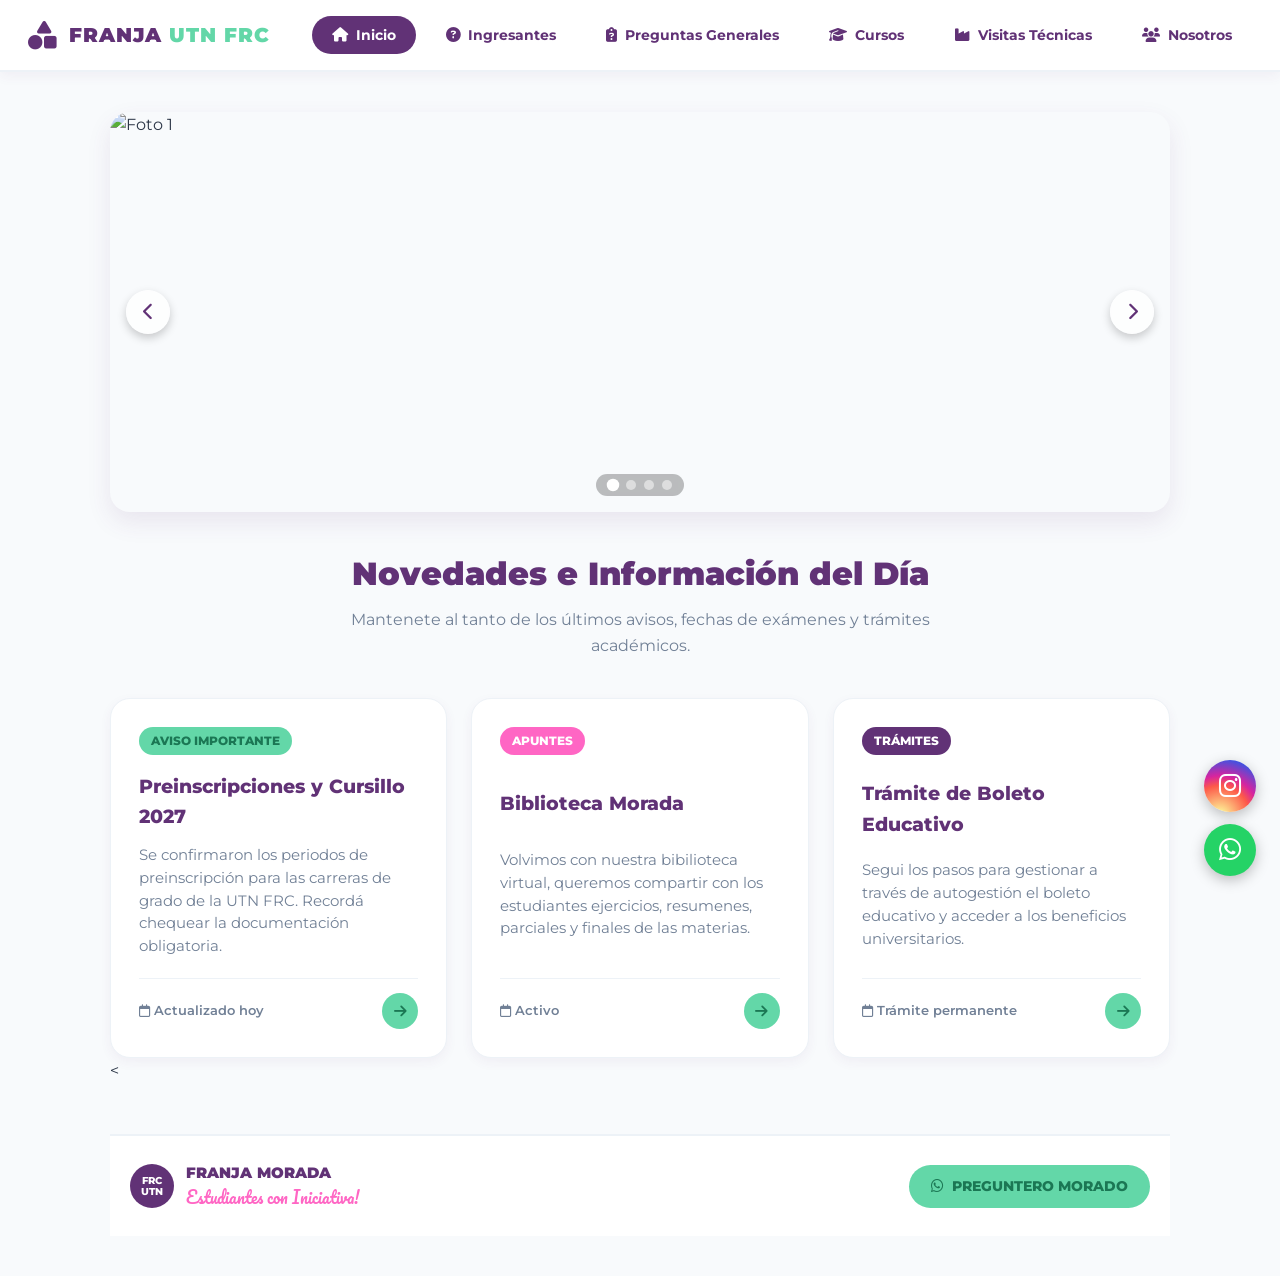
==== index.html @ f582cac5 "Update index.html" ====
<!DOCTYPE html>
<html lang="es">
<head>
  <meta charset="UTF-8">
  <meta name="viewport" content="width=device-width, initial-scale=1.0">
  <title>Franja Morada UTN FRC - Portal Oficial</title>
  <link rel="stylesheet" href="style.css">
  <!-- Íconos de FontAwesome -->
  <link rel="stylesheet" href="https://cdnjs.cloudflare.com/ajax/libs/font-awesome/6.4.0/css/all.min.css">
  <!-- Google Fonts -->
  <link rel="preconnect" href="https://fonts.googleapis.com">
  <link rel="preconnect" href="https://fonts.gstatic.com" crossorigin>
  <link href="https://fonts.googleapis.com/css2?family=Montserrat:wght@400;600;700;800;900&family=Pacifico&display=swap" rel="stylesheet">
</head>
<body>

  <!-- BARRA DE NAVEGACIÓN -->
  <nav class="navbar">
    <div class="nav-brand">
      <i class="fa-solid fa-shapes brand-icon"></i>
      <span class="brand-title">FRANJA <span class="brand-accent">UTN FRC</span></span>
    </div>
    <div class="nav-links">
      <button class="nav-btn active" data-tab="inicio"><i class="fa-solid fa-house"></i> Inicio </button>
      <button class="nav-btn" data-tab="dudas"><i class="fa-solid fa-circle-question"></i> Ingresantes</button>
      <button class="nav-btn" data-tab="preguntas-generales"><i class="fa-solid fa-clipboard-question"></i> Preguntas Generales</button>
      <button class="nav-btn" data-tab="cursos"><i class="fa-solid fa-graduation-cap"></i> Cursos</button>
      <button class="nav-btn" data-tab="visitas"><i class="fa-solid fa-industry"></i> Visitas Técnicas</button>    
      <button class="nav-btn" data-tab="nosotros"><i class="fa-solid fa-users"></i> Nosotros</button>
    </div>
  </nav>

  <main class="container">

    <!-- SECCIÓN 1: INICIO / INFO DEL DÍA -->
    <section id="inicio" class="tab-section active">

      <!-- CARRUSEL DE IMÁGENES LIMPIO -->
      <div class="carousel-container">
        <div class="carousel-track">
          <!-- Slide 1 -->
          <div class="carousel-slide active">
            <img src="https://lh3.googleusercontent.com/d/19gRofp8vYVuT2rYfkfZvmeIxSVMFr-ty" alt="Foto 1">
          </div>
          <!-- Slide 2 -->
          <div class="carousel-slide">
            <img src="https://lh3.googleusercontent.com/d/1Q9fEQNWreTO7WcBHL4gY0zpB0Hd0qc8I" alt="Foto 2">
          </div>
          <!-- Slide 3 -->
          <div class="carousel-slide">
            <img src="https://lh3.googleusercontent.com/d/1NqVdwscXS88FvVojILT7_u4RimUB_oQi" alt="Foto 3">
          </div>
          <!-- Slide 4 -->
          <div class="carousel-slide">
            <img src="https://lh3.googleusercontent.com/d/1ia-1jGw2PdyOaEOefCrZjMiVyRMwCbcQ" alt="Foto 4">
          </div>
        </div>

        <!-- Controles de navegación -->
        <button class="carousel-btn prev-btn" aria-label="Anterior"><i class="fa-solid fa-chevron-left"></i></button>
        <button class="carousel-btn next-btn" aria-label="Siguiente"><i class="fa-solid fa-chevron-right"></i></button>

        <!-- Indicadores (puntos) -->
        <div class="carousel-dots">
          <span class="dot active" data-index="0"></span>
          <span class="dot" data-index="1"></span>
          <span class="dot" data-index="2"></span>
          <span class="dot" data-index="3"></span>
        </div>
      </div>

      <!-- TÍTULO DE NOVEDADES -->
      <header class="section-hero">
        <h1>Novedades e Información del Día</h1>
        <p class="hero-subtitle">Mantenete al tanto de los últimos avisos, fechas de exámenes y trámites académicos.</p>
      </header>

      <!-- GRID DE NOVEDADES -->
      <div class="news-grid">
        <!-- Noticia / Aviso 1 -->
        <article class="news-card">
          <div class="card-tag">Aviso Importante</div>
          <h3>Preinscripciones y Cursillo 2027</h3>
          <p>Se confirmaron los periodos de preinscripción para las carreras de grado de la UTN FRC. Recordá chequear la documentación obligatoria.</p>
          <div class="card-footer">
            <span class="date"><i class="fa-regular fa-calendar"></i> Actualizado hoy</span>
            <a href="#" class="btn-read"><i class="fa-solid fa-arrow-right"></i></a>
          </div>
        </article>

        <!-- Noticia / Aviso 2 -->
        <article class="news-card">
          <div class="card-tag tag-pink">Apuntes</div>
          <h3>Biblioteca Morada</h3>
          <p>Volvimos con nuestra bibilioteca virtual, queremos compartir con los estudiantes ejercicios, resumenes, parciales y finales de las materias.</p>
          <div class="card-footer">
            <span class="date"><i class="fa-regular fa-calendar"></i> Activo</span>
            <a href="https://drive.google.com/drive/folders/1WcYUg1baFYI-nsPJaVc-GjqHhzWAR5iB?usp=sharing" class="btn-read"><i class="fa-solid fa-arrow-right"></i></a>
          </div>
        </article>

        <!-- Noticia / Aviso 3 -->
        <article class="news-card">
          <div class="card-tag tag-purple">Trámites</div>
          <h3>Trámite de Boleto Educativo</h3>
          <p>Segui los pasos para gestionar a través de autogestión el boleto educativo y acceder a los beneficios universitarios.</p>
          <div class="card-footer">
            <span class="date"><i class="fa-regular fa-calendar"></i> Trámite permanente</span>
            <a href="boleto.html" class="btn-read"><i class="fa-solid fa-arrow-right"></i></a>
          </div>
        </article>
      </div>

    </section>

    <!-- SECCIÓN 2: DUDAS FIJAS / PREGUNTAS Y PROPUESTAS -->
    <section id="dudas" class="tab-section">
      <header class="section-hero">
        <span class="badge-pill pill-pink">Preguntas Frecuentes</span>
        <h1>Preguntas generales de ingresantes</h1>
        <p class="hero-subtitle">Seleccioná una duda del panel y podes ver la respuesta al final de la pagina o a la izquieda </p>
      </header>

      <div class="faq-layout">
        <!-- Panel Izquierdo: Lista de Preguntas Seleccionables -->
        <div class="faq-sidebar">
          
          <!-- Pregunta 1 -->
          <button class="faq-nav-item active" data-target="faq-1">
            <div class="faq-nav-icon"><i class="fa-solid fa-graduation-cap"></i></div>
            <div class="faq-nav-text">
              <h4>¿Cómo funciona la preinscripción al ingreso?</h4>
              <small>Tips para tener en cuenta</small>
            </div>
            <i class="fa-solid fa-chevron-right chevron"></i>
          </button>

          <!-- Pregunta 2 -->
          <button class="faq-nav-item" data-target="faq-2">
            <div class="faq-nav-icon"><i class="fa-solid fa-clock"></i></div>
            <div class="faq-nav-text">
              <h4>¿Cuáles son los turnos del Seminario Universitario?</h4>
              <small>Horarios de cursada (Mañana, Tarde, Noche)</small>
            </div>
            <i class="fa-solid fa-chevron-right chevron"></i>
          </button>

          <!-- Pregunta 3 -->
          <button class="faq-nav-item" data-target="faq-3">
            <div class="faq-nav-icon"><i class="fa-solid fa-laptop-code"></i></div>
            <div class="faq-nav-text">
              <h4>¿Cómo ingresar a autogestión y al aula virtual?</h4>
              <small>Acceso al usuario, contraseña y dominio</small>
            </div>
            <i class="fa-solid fa-chevron-right chevron"></i>
          </button>

          <!-- Pregunta 4 -->
          <button class="faq-nav-item" data-target="faq-4">
            <div class="faq-nav-icon"><i class="fa-solid fa-route"></i></div>
            <div class="faq-nav-text">
              <h4>¿Qué oportunidades tengo para ingresar a ingeniería?</h4>
              <small>Instancias de diciembre, verano y julio</small>
            </div>
            <i class="fa-solid fa-chevron-right chevron"></i>
          </button>

          <!-- Pregunta 5 -->
          <button class="faq-nav-item" data-target="faq-5">
            <div class="faq-nav-icon"><i class="fa-solid fa-book-bookmark"></i></div>
            <div class="faq-nav-text">
              <h4>¿Qué materias tengo que aprobar para ingresar?</h4>
              <small>Matemática, Física e IVU</small>
            </div>
            <i class="fa-solid fa-chevron-right chevron"></i>
          </button>

          <!-- Pregunta 6 -->
          <button class="faq-nav-item" data-target="faq-6">
            <div class="faq-nav-icon"><i class="fa-solid fa-handshake-angle"></i></div>
            <div class="faq-nav-text">
              <h4>¿Qué apoyo ofrece Franja durante el año?</h4>
              <small>Tutorías, simulacros y material digital</small>
            </div>
            <i class="fa-solid fa-chevron-right chevron"></i>
          </button>

          <!-- Pregunta 7 -->
          <button class="faq-nav-item" data-target="faq-7">
            <div class="faq-nav-icon"><i class="fa-solid fa-book-open"></i></div>
            <div class="faq-nav-text">
              <h4>¿Qué son los Exámenes Libres de diciembre?</h4>
              <small>Instancia de filtro virtual y presencial</small>
            </div>
            <i class="fa-solid fa-chevron-right chevron"></i>
          </button>

          <!-- Pregunta 8 (Nueva) -->
          <button class="faq-nav-item" data-target="faq-8">
            <div class="faq-nav-icon"><i class="fa-solid fa-file-circle-check"></i></div>
            <div class="faq-nav-text">
              <h4>¿Qué me falta para completar la inscripción?</h4>
              <small>Aprobación del ingreso, turno y documentación</small>
            </div>
            <i class="fa-solid fa-chevron-right chevron"></i>
          </button>

          <!-- Pregunta 9 (Nueva) -->
          <button class="faq-nav-item" data-target="faq-9">
            <div class="faq-nav-icon"><i class="fa-solid fa-calendar-check"></i></div>
            <div class="faq-nav-text">
              <h4>¿Cómo sacar turno para entregar documentos?</h4>
              <small>Paso a paso en Autogestión 4 y presentación</small>
            </div>
            <i class="fa-solid fa-chevron-right chevron"></i>
          </button>

        </div>

        <!-- Panel Derecho: Visor de Respuestas -->
        <div class="faq-content-viewer">
          
          <!-- Respuesta 1 -->
          <div class="faq-answer-card active" id="faq-1">
            <div class="badge-tag">Ingreso y Trámites</div>
            <h2>¿Cómo funciona la preinscripción al ingreso?</h2>
            <div class="answer-body">
              <p>La preinscripción se lleva a cabo de manera 100% virtual a través del portal oficial de la facultad (<strong>www.frc.utn.edu.ar</strong>).</p>
              <div class="highlight-box">
                <i class="fa-solid fa-circle-info"></i>
                <div>
                  <strong>Recuerden tener en cuenta:</strong>
                  <ul>
                    <li>Usa un mail al que tengas acceso (el que tenés en tu celu o uno que no te olvides la contraseña) y en lo posible personal.</li>
                    <li>El turno elegido durante la preinscripción es el horario en que vas a cursar tus clases durante enero-marzo.</li>
                    <li>En caso de que quieras cambiar a otra ingeniería, ese trámite se va a permitir recién en marzo del 2027.</li>
                    <li>El cursillo se considera aprobado SOLO cuando se aprueban las 3 materias (Matemática, Física e Introducción a la Vida Universitaria).</li>
                  </ul>
                </div>
              </div>
              <p>Una vez completados tus datos te va a llegar un mail con tu usuario y contraseña para ingresar a autogestión. ¡Asegurate que llegue porque sin esos datos no podés confirmar tu preinscripción!</p>
            </div>
          </div>

          <!-- Respuesta 2: Turnos -->
          <div class="faq-answer-card" id="faq-2">
            <div class="badge-tag tag-purple">Cursado</div>
            <h2>¿Cuáles son los turnos del Seminario Universitario?</h2>
            <div class="answer-body">
              <p>El cursillo se dicta de manera presencial en la sede de la UTN FRC. Los horarios asignados corresponden al turno elegido en la preinscripción:</p>
              <div class="schedule-grid">
                <div class="schedule-item"><strong>Turno Mañana:</strong> 08:00 a 12:00 hs</div>
                <div class="schedule-item"><strong>Turno Tarde:</strong> 13:00 a 17:00 hs</div>
                <div class="schedule-item"><strong>Turno Noche:</strong> 18:00 a 22:00 hs</div>
              </div>
              <p>Los exámenes parciales y recuperatorios se rinden estrictamente en el mismo turno seleccionado.</p>
            </div>
          </div>

          <!-- Respuesta 3: Autogestión -->
          <div class="faq-answer-card" id="faq-3">
            <div class="badge-tag tag-pink">Plataformas Virtuales</div>
            <h2>¿Cómo ingresar a autogestión y al aula virtual?</h2>
            <div class="answer-body">
              <p>
                Para ingresar, accedé a la página oficial de la facultad (<strong>www.frc.utn.edu.ar</strong>), dirigite a la sección <strong>"Mi Facu"</strong> en el menú superior y seleccioná <strong>"Autogestión"</strong> en el menú desplegable.
              </p>
              
              <div class="highlight-box box-purple">
                <i class="fa-solid fa-key"></i>
                <div>
                  <p><strong>Completá los campos como se muestra en la imagen:</strong></p>
                  <ul>
                    <li><strong>Usuario:</strong> Tu número de legajo enviado por mail.</li>
                    <li><strong>Dominio:</strong> Seleccioná la ingeniería en la que te inscribiste (ej: <em>industrial</em>, <em>sistemas</em>, <em>química</em>, etc.).</li>
                    <li><strong>Contraseña:</strong> La clave enviada a tu correo electrónico.</li>
                  </ul>
                </div>
              </div>

              <!-- Imagen explicativa -->
              <div class="faq-image-container">
                <img src="https://lh3.googleusercontent.com/d/1Oom_goDA4CCmyjv6dd8AshSMgRBgF_qs" alt="Pantalla de inicio de sesión de Autogestión UTN" class="faq-guide-img">
                <span class="img-caption">Vista del panel de acceso a Autogestión 4</span>
              </div>
              
              <p class="mt-2">Una vez dentro, también podrás acceder directamente a la <strong>UV (Universidad Virtual / Moodle)</strong> con la misma cuenta.</p>
            </div>
          </div>

          <!-- Respuesta 4: Oportunidades de ingreso -->
          <div class="faq-answer-card" id="faq-4">
            <div class="badge-tag tag-pink">Instancias de Ingreso</div>
            <h2>¿Qué oportunidades tengo para ingresar a ingeniería?</h2>
            <div class="answer-body">
              <p>La facultad dispone de múltiples instancias para que puedas ingresar a la carrera:</p>
              
              <div class="highlight-box">
                <i class="fa-solid fa-circle-check"></i>
                <div>
                  <ul>
                    <li>
                      <strong>1. Primera Instancia (Diciembre - Examen Libre):</strong> Te preparás por tu cuenta y venís directamente a la facultad a rendir. Podés presentarte a una, dos o a las tres materias, según te sientas preparado.
                    </li>
                    <li>
                      <strong>2. Segunda Instancia (Cursillo de Nivelación de Verano):</strong> Dictado de forma presencial por los docentes de la facultad. Asistís a clases, rendís un parcial por cada materia y, en caso de no alcanzar la nota, tenés derecho a su respectivo recuperatorio.
                    </li>
                  </ul>
                </div>
              </div>

              <!-- Imagen del cronograma de ingreso -->
              <div class="faq-image-container">
                <img src="https://lh3.googleusercontent.com/d/1YZOnsgfZOPJw3A5FQg4Z4N2P_41OHoeL" alt="Cronograma de ingreso" class="faq-guide-img">
                <span class="img-caption">Cronograma de cursado y exámenes del ingreso</span>
              </div>

              <div class="highlight-box box-purple">
                <i class="fa-solid fa-calendar-days"></i>
                <div>
                  <p>
                    <strong>3. Tercera Instancia (Julio 2027 - Examen Libre):</strong> Examen libre extra para rendir la/s materia/s que te hayan quedado pendientes. Si las aprobás, comenzás a cursar las materias de la carrera en el segundo semestre. <em>(Nota: esta instancia solo está habilitada para quienes hayan cursado el seminario de nivelación).</em>
                  </p>
                </div>
              </div>
            </div>
          </div>

          <!-- Respuesta 5: Materias obligatorias -->
          <div class="faq-answer-card" id="faq-5">
            <div class="badge-tag tag-purple">Plan de Ingreso</div>
            <h2>¿Qué materias tengo que aprobar para poder ingresar a ingeniería?</h2>
            <div class="answer-body">
              <p>Para ingresar efectivamente a tu carrera de ingeniería y poder inscribirte al cursado de las materias de primer año, tenés que <strong>APROBAR SÍ O SÍ</strong> las 3 materias del ingreso:</p>

              <div class="highlight-box box-purple">
                <i class="fa-solid fa-list-check"></i>
                <div>
                  <ul>
                    <li><strong>Matemática</strong></li>
                    <li><strong>Física</strong></li>
                    <li><strong>Introducción a la Vida Universitaria (IVU)</strong></li>
                  </ul>
                </div>
              </div>

              <p>Podés aprobarlas en cualquiera de las instancias oficiales que dispone la facultad (diciembre libre, cursillo de verano con sus recuperatorios, o la instancia libre de julio).</p>
            </div>
          </div>

          <!-- Respuesta 6: Apoyo de Franja -->
          <div class="faq-answer-card" id="faq-6">
            <div class="badge-tag">Propuestas & Acompañamiento</div>
            <h2>¿Qué apoyo ofrece Franja durante el año?</h2>
            <div class="answer-body">
              <p>Desde Franja te acompañamos en cada etapa de tu ingreso con herramientas y espacios pensados para vos:</p>
              
              <div class="highlight-box">
                <i class="fa-solid fa-graduation-cap"></i>
                <div>
                  <p><strong>Precursillo Virtual y Asincrónico:</strong></p>
                  <p>Ideal si querés presentarte a rendir libre en diciembre, vivís lejos o necesitás una mano extra para organizar tus estudios a tu propio ritmo.</p>
                </div>
              </div>

              <div class="highlight-box box-purple">
                <i class="fa-solid fa-video"></i>
                <div>
                  <p><strong>Clases Grabadas en YouTube y Twitch:</strong></p>
                  <p>En nuestros canales vas a encontrar todas las clases grabadas del precursillo del año anterior, y a través de <strong>YouTube</strong> iremos subiendo las clases de este año para que repases cuando quieras.</p>
                </div>
              </div>

              <p><strong>Recursos y canales de comunicación:</strong></p>
              <div style="display: flex; flex-direction: column; gap: 10px; margin-top: 14px;">
                
                <!-- Botón: Comunidad de WhatsApp -->
                <a href="https://chat.whatsapp.com/KgpUupHF9ZdC6aFcsK4Im6" target="_blank" class="btn-register" style="justify-content: center; background-color: #25d366; color: #ffffff;">
                  <i class="fa-brands fa-whatsapp"></i> Sumarme a la Comunidad de Ingresantes
                </a>

                <!-- Botón: Carpeta de Material y Exámenes -->
                <a href="https://drive.google.com/drive/folders/14DjcaUqcr-L3iEyiZPZ_9iLpgtD18ep8?usp=drive_link" target="_blank" class="btn-register" style="justify-content: center; background-color: var(--color-purple);">
                  <i class="fa-solid fa-folder-open"></i> Descargar Material y Exámenes Anteriores
                </a>

                <!-- Botones: YouTube y Twitch -->
                <div style="display: flex; gap: 10px;">
                  <a href="https://www.youtube.com/playlist?reload=9&list=PL4ltBb8n8IgycRpC38yy3FfWPANe1FpgC" target="_blank" class="btn-register" style="flex: 1; justify-content: center; background-color: #ff0000; color: #ffffff;">
                    <i class="fa-brands fa-youtube"></i> Canal de YouTube
                  </a>
                  <a href="https://www.twitch.tv/franjamoradafrc" target="_blank" class="btn-register" style="flex: 1; justify-content: center; background-color: #9146ff; color: #ffffff;">
                    <i class="fa-brands fa-twitch"></i> Canal de Twitch
                  </a>
                </div>

              </div>
            </div>
          </div>

          <!-- Respuesta 7: Exámenes Libres de diciembre -->
          <div class="faq-answer-card" id="faq-7">
            <div class="badge-tag tag-pink">Instancia Opcional</div>
            <h2>¿Qué son los Exámenes Libres de diciembre?</h2>
            <div class="answer-body">
              <p>Es una instancia no obligatoria dirigida a quienes se consideran listos para rendir las materias del ingreso sin cursar el seminario de verano.</p>
              <div class="highlight-box box-purple">
                <i class="fa-solid fa-triangle-exclamation"></i>
                <p><strong>Cuestionario Virtual Filtro:</strong> Se debe aprobar una evaluación online previa para estar habilitado al examen presencial libre en la facultad.</p>
              </div>
              <p>Las materias evaluadas son <strong>Matemática</strong>, <strong>Física</strong> e <strong>Introducción a la Vida Universitaria</strong> (se aprueba con 6 o más en cada una).</p>
            </div>
          </div>

          <!-- Respuesta 8: Completar Inscripción -->
          <div class="faq-answer-card" id="faq-8">
            <div class="badge-tag tag-purple">Ingreso a Carreras de Grado</div>
            <h2>¿Qué me falta para completar la inscripción?</h2>
            <div class="answer-body">
              
              <!-- Alerta obligatoria de aprobación -->
              <div class="highlight-box" style="border-left-color: #ef4444; background: #fef2f2;">
                <i class="fa-solid fa-triangle-exclamation" style="color: #ef4444;"></i>
                <div>
                  <strong style="color: #991b1b;">Condición indispensable:</strong>
                  <p style="margin: 0; color: #b91c1c;">
                    <strong>SÍ O SÍ debes haber aprobado las 3 materias del cursillo de ingreso</strong> para poder continuar con el siguiente paso, que es la entrega presencial de documentación para formalizar tu inscripción definitiva a la carrera de ingeniería en la UTN FRC.
                  </p>
                </div>
              </div>

              <p style="margin-top: 16px;">
                Una vez aprobado el ingreso, deberás <strong>solicitar un turno web</strong> en Autogestión 4 y presentarte el día y horario fijado en la <strong>Oficina de Alumnos (Primer piso - Edificio Central)</strong> con los siguientes requisitos:
              </p>

              <!-- Lista completa de Documentación -->
              <h3 style="margin-top: 22px; font-size: 1.15rem; color: #1f2937;">
                <i class="fa-solid fa-folder-open"></i> Documentación obligatoria a presentar:
              </h3>

              <ul style="padding-left: 20px; line-height: 1.7; margin-bottom: 16px;">
                <li><strong>Copia del DNI.</strong></li>
                <li><strong>Constancia de CUIL.</strong></li>
                <li><strong>Copia de la partida de nacimiento.</strong></li>
                <li><strong>Recibo de compra de la Libreta de Trabajos Prácticos</strong> adquirida en ATECOR (código 34).</li>
                <li>
                  <strong>Copia del Certificado Analítico de estudios secundarios completos:</strong> Debe estar autenticada por el colegio emisor o presentar el original ante quien realice la atención para verificar la validez de la fotocopia. Si el certificado fue emitido en formato digital, imprimirlo en hoja A4 doble faz.
                </li>
              </ul>

              <!-- Opciones temporales del secundario -->
              <div class="highlight-box box-purple">
                <i class="fa-solid fa-file-lines"></i>
                <div>
                  <strong>¿Qué presentar si aún no tenés el Analítico Definitivo?</strong>
                  <p style="margin-top: 6px;">
                    En caso de no contar todavía con el certificado analítico, podés presentar de forma temporal:
                  </p>
                  <ul style="margin-top: 4px; padding-left: 18px;">
                    <li><strong>Certificado de título secundario en trámite</strong>, o</li>
                    <li><strong>Constancia de no adeudar materias</strong> del secundario (con sello, firma de la institución y fecha de egreso).</li>
                  </ul>
                  <p style="margin-top: 6px; font-size: 0.9rem; color: #6b21a8;">
                    <em>Nota: Estas constancias tienen una validez de dos meses.</em>
                  </p>
                </div>
              </div>

              <!-- Consideración importante: Fecha límite 31 de agosto -->
              <div class="highlight-box" style="border-left-color: #f59e0b; background: #fffbeb;">
                <i class="fa-solid fa-calendar-xmark" style="color: #d97706;"></i>
                <div>
                  <strong style="color: #92400e;">Consideración importante (Plazo límite):</strong>
                  <p style="margin: 0; color: #b45309;">
                    Quienes no finalicen los estudios secundarios o <strong>no presenten toda la documentación definitiva antes del 31 de agosto</strong> del año en curso, perderán la inscripción provisoria. Para ingresar al año siguiente deberán realizar nuevamente el Seminario Universitario o solicitar la eximición del cursillo.
                  </p>
                </div>
              </div>

            </div>
          </div>

          <!-- Respuesta 9: Sacar Turno (Nueva) -->
          <div class="faq-answer-card" id="faq-9">
            <div class="badge-tag tag-pink">Trámites Presenciales</div>
            <h2>¿Cómo sacar turno para entregar documentos?</h2>
            <div class="answer-body">
              <p>El turno se gestiona a través del sistema de Autogestión siguiendo estos pasos:</p>

              <ol style="padding-left: 20px; line-height: 1.7; margin-bottom: 16px;">
                <li>Ingresá a tu cuenta de <strong>Autogestión 4</strong>.</li>
                <li>En el menú lateral, hacé clic en la opción <strong>"Trámites"</strong>.</li>
                <li>Seleccioná <strong>"Turno Presentación de Documentación"</strong> y elegí la fecha y hora disponible.</li>
                <li>
                  El día asignado, presentate con la documentación en la <strong>Oficina de Alumnos</strong> (Primer piso – Edificio Central).
                </li>
              </ol>

              <!-- Espacio para las 2 imágenes -->
              <div class="faq-image-container" style="display: flex; flex-direction: column; gap: 16px; margin: 20px 0;">
                <div>
                  <img src="COLOCA_AQUI_LINK_IMAGEN_1" alt="Paso a paso en Autogestión 4" class="faq-guide-img">
                  <span class="img-caption">Paso a paso en Autogestión 4: Trámites > Turno Presentación Documentación</span>
                </div>

                <div>
                  <img src="COLOCA_AQUI_LINK_IMAGEN_2" alt="Presentación en Oficina de Alumnos" class="faq-guide-img">
                  <span class="img-caption">Lugar de entrega: Oficina de Alumnos (1° Piso - Edificio Central)</span>
                </div>
              </div>

            </div>
          </div>

        </div>
      </div>
    </section>
    <!-- SECCIÓN 3: PREGUNTAS GENERALES -->
    <section id="preguntas-generales" class="tab-section">
      <header class="section-hero">
        <span class="badge-pill">Información Académica y Servicios</span>
        <h1>Preguntas Generales</h1>
        <p class="hero-subtitle">Consultas frecuentes sobre el régimen de cursado, trámites y servicios de la facultad.</p>
      </header>

      <div class="faq-layout">
        <!-- Panel Izquierdo: Lista de Preguntas -->
        <div class="faq-sidebar">
          
          <button class="faq-nav-item active" data-target="gen-1">
            <div class="faq-nav-icon"><i class="fa-solid fa-user-graduate"></i></div>
            <div class="faq-nav-text">
              <h4>¿Qué condición académica puedo tener?</h4>
              <small>Regular, Libre y Aprobación Directa</small>
            </div>
            <i class="fa-solid fa-chevron-right chevron"></i>
          </button>

          <button class="faq-nav-item" data-target="gen-2">
            <div class="faq-nav-icon"><i class="fa-solid fa-hourglass-end"></i></div>
            <div class="faq-nav-text">
              <h4>¿La regularidad se cae o vence?</h4>
              <small>Vigencia de la condición regular</small>
            </div>
            <i class="fa-solid fa-chevron-right chevron"></i>
          </button>

          <button class="faq-nav-item" data-target="gen-3">
            <div class="faq-nav-icon"><i class="fa-solid fa-calendar-days"></i></div>
            <div class="faq-nav-text">
              <h4>¿Qué es un ciclo lectivo?</h4>
              <small>Conteo de las 10 mesas de examen</small>
            </div>
            <i class="fa-solid fa-chevron-right chevron"></i>
          </button>

          <button class="faq-nav-item" data-target="gen-4">
            <div class="faq-nav-icon"><i class="fa-solid fa-square-parking"></i></div>
            <div class="faq-nav-text">
              <h4>¿Cómo funciona el estacionamiento?</h4>
              <small>Registro de matrícula, cobro y ATECOR</small>
            </div>
            <i class="fa-solid fa-chevron-right chevron"></i>
          </button>

          <button class="faq-nav-item" data-target="gen-5">
            <div class="faq-nav-icon"><i class="fa-solid fa-utensils"></i></div>
            <div class="faq-nav-text">
              <h4>Comedor Universitario</h4>
              <small>Costos, menú y horarios de atención</small>
            </div>
            <i class="fa-solid fa-chevron-right chevron"></i>
          </button>

          <button class="faq-nav-item" data-target="gen-6">
            <div class="faq-nav-icon"><i class="fa-solid fa-file-signature"></i></div>
            <div class="faq-nav-text">
              <h4>¿La promoción práctica se vence?</h4>
              <small>Duración y ciclos lectivos según la materia</small>
            </div>
            <i class="fa-solid fa-chevron-right chevron"></i>
          </button>

          <button class="faq-nav-item" data-target="gen-7">
            <div class="faq-nav-icon"><i class="fa-solid fa-pen-nib"></i></div>
            <div class="faq-nav-text">
              <h4>¿Cómo inscribirse a un examen final?</h4>
              <small>Tutorial, plazos (48 hs hábiles) y comprobante</small>
            </div>
            <i class="fa-solid fa-chevron-right chevron"></i>
          </button>

          <button class="faq-nav-item" data-target="gen-8">
            <div class="faq-nav-icon"><i class="fa-solid fa-calendar-check"></i></div>
            <div class="faq-nav-text">
              <h4>¿Cómo sé qué fecha rindo un final?</h4>
              <small>Consulta de turnos y fechas en autogestión</small>
            </div>
            <i class="fa-solid fa-chevron-right chevron"></i>
          </button>

          <button class="faq-nav-item" data-target="gen-9">
            <div class="faq-nav-icon"><i class="fa-solid fa-user-xmark"></i></div>
            <div class="faq-nav-text">
              <h4>¿Qué pasa si me anoto a un final y no voy?</h4>
              <small>Condición de ausente y consecuencias</small>
            </div>
            <i class="fa-solid fa-chevron-right chevron"></i>
          </button>

        </div>

        <!-- Panel Derecho: Visor de Respuestas -->
        <div class="faq-content-viewer">
          
          <!-- Respuesta 1: Condiciones académicas -->
          <div class="faq-answer-card active" id="gen-1">
            <div class="badge-tag">Régimen de Cursado</div>
            <h2>¿Qué condición académica puedo tener?</h2>
            <div class="answer-body">
              <p>Al cursar una materia podés alcanzar una de las <strong>3 condiciones académicas</strong> según tus calificaciones en parciales y trabajos prácticos:</p>
              
              <div class="highlight-box">
                <i class="fa-solid fa-circle-info"></i>
                <div>
                  <ul>
                    <li><strong>Regular:</strong> Aprobás los parciales prácticos con la nota mínima requerida (generalmente 4 o más pero consultar con los profes de la materia las condiciones) y sin aprobar los parciales teóricos. Te habilita a rendir el examen final de la materia.</li>
                    <li><strong>Promoción Práctica:</strong> Apróbas los parciales prácticos con nota 6 o más (consultar las condiciones de aprobación al comienzo del cursado) pero sin aprobar la parte teórica de la materia. Rendís solo la parte teórica en el examen final.</li>
                    <li><strong>Aprobación Directa (Promoción total):</strong> Alcanzás notas destacadas tanto en la parte práctica como en la teórica (usualmente 8 o más). La materia queda aprobada sin necesidad de rendir examen final.</li>
                    <li><strong>Libre:</strong> Ocurre cuando no alcanzás la nota mínima en los parciales o quedás sin asistencia suficiente. Debés recursar la materia o rendirla en condición de examen libre si es que se permite.</li>
                  </ul>
                </div>
              </div>
              <p>¡Consultar con el profesor al inicio de cursada las notas requeridas para cada condición! Las notas mencionadas son relativas y no engloban a todas las materias.</p>
            </div>
          </div>

          <!-- Respuesta 2: Vencimiento de regularidad -->
          <div class="faq-answer-card" id="gen-2">
            <div class="badge-tag tag-pink">Reglamento UTN</div>
            <h2>¿La regularidad se cae o vence?</h2>
            <div class="answer-body">
              <div class="highlight-box box-purple">
                <i class="fa-solid fa-circle-check"></i>
                <p><strong>La regularidad en la UTN nunca se vence.</strong></p>
              </div>
              <p>Una vez que alcanzás la condición de <strong>regular</strong> en una materia, conservás ese derecho de forma permanente para rendir el examen final en las mesas habilitadas, sin fecha límite de vencimiento.</p>
            </div>
          </div>

          <!-- Respuesta 3: Ciclo Lectivo -->
          <div class="faq-answer-card" id="gen-3">
            <div class="badge-tag tag-purple">Calendario Académico</div>
            <h2>¿Qué es un ciclo lectivo?</h2>
            <div class="answer-body">
              <p>Un <strong>ciclo lectivo</strong> en la facultad equivale a un total de <strong>10 mesas de examen final</strong>.</p>
              <div class="highlight-box">
                <i class="fa-solid fa-triangle-exclamation"></i>
                <p>No se cuenta necesariamente de enero a diciembre de corrido: empieza a computarse a partir de la <strong>primera mesa de examen disponible</strong> tras finalizar el cursado de la materia.</p>
              </div>

              <!-- Imagen de ejemplo del calendario -->
              <div class="faq-image-container">
                <img src="https://lh3.googleusercontent.com/d/1PgMsXzKhwl-IAL7IPZqpw1q9z-SueFgS" alt="Ejemplo de calendario académico" class="faq-guide-img">
                <span class="img-caption">Ejemplo de distribución de turnos de examen en el calendario académico</span>
              </div>
            </div>
          </div>

          <!-- Respuesta 4: Estacionamiento -->
          <div class="faq-answer-card" id="gen-4">
            <div class="badge-tag">Servicios del Campus</div>
            <h2>¿Cómo funciona el estacionamiento?</h2>
            <div class="answer-body">
              <p>La facultad cuenta con estacionamiento con descuento para estudiantes:</p>
              <div class="highlight-box box-purple">
                <i class="fa-solid fa-car"></i>
                <div>
                  <ul>
                    <li><strong>Registro previo:</strong> Debés registrar la patente/matrícula de tu vehículo en autogestión o en la oficina de ATECOR.</li>
                    <li><strong>Acreditación de saldo:</strong> ATECOR te acredita saldo en tu cuenta vinculada a tu número de legajo.</li>
                    <li><strong>Pago automático:</strong> El costo del estacionamiento se debita automáticamente de tu saldo al momento de la salida por la barrera.</li>
                  </ul>
                </div>
              </div>
            </div>
          </div>

          <!-- Respuesta 5: Comedor -->
          <div class="faq-answer-card" id="gen-5">
            <div class="badge-tag tag-pink">Beneficios Estudiantiles</div>
            <h2>Comedor Universitario</h2>
            <div class="answer-body">
              <p>Sí, la facultad dispone de servicio de Comedor Universitario para toda la comunidad estudiantil:</p>
              <div class="schedule-grid">
                <div class="schedule-item"><strong>Costo del menú:</strong> $7.500 (incluye plato principal, guarnición y fruta)</div>
                <div class="schedule-item"><strong>Horario de atención:</strong> De 12:30 a 14:45 hs</div>
              </div>
              <p>En caso de requerir menu especial (Vegetariano o Sin Tacc) recomendamos consultar un día antes si tienen disponibilidad.</p>
            </div>
          </div>

          <!-- Respuesta 6: Promoción práctica -->
          <div class="faq-answer-card" id="gen-6">
            <div class="badge-tag tag-purple">Evaluación</div>
            <h2>¿La promoción práctica se vence?</h2>
            <div class="answer-body">
              <p><strong>Sí, la aprobación o promoción de la parte práctica tiene vencimiento.</strong></p>
              <div class="highlight-box">
                <i class="fa-solid fa-circle-exclamation"></i>
                <p>El plazo exacto depende de la cátedra y del departamento de cada carrera:</p>
                <ul>
                  <li><strong>Materias básicas:</strong> Usualmente la promoción práctica dura <strong>2 ciclos lectivos</strong> (20 mesas de examen).</li>
                  <li><strong>Materias específicas/otras cátedras:</strong> En algunas materias dura solamente <strong>1 ciclo lectivo</strong> (10 mesas).</li>
                </ul>
              </div>
              <p>Se recomienda consultar siempre con la cátedra respectiva para conocer las condiciones particulares.</p>
            </div>
          </div>

          <!-- Respuesta 7: Inscripción a Examen Final -->
          <div class="faq-answer-card" id="gen-7">
            <div class="badge-tag tag-pink">Trámites y Exámenes</div>
            <h2>¿Cómo inscribirse a un examen final?</h2>
            <div class="answer-body">
              <p>La inscripción a las mesas de examen final se realiza a través del sistema de <strong>Autogestión</strong>:</p>
              
              <div class="highlight-box">
                <i class="fa-solid fa-triangle-exclamation"></i>
                <div>
                  <p><strong>Requisitos obligatorios antes de inscribirte:</strong></p>
                  <ul>
                    <li>Estar en condición <strong>regular</strong> en la materia.</li>
                    <li>Tener aprobadas las <strong>correlativas</strong> necesarias para rendir.</li>
                  </ul>
                </div>
              </div>

              <div class="highlight-box box-purple">
                <i class="fa-solid fa-clock"></i>
                <div>
                  <p><strong>Plazo límite de inscripción:</strong> Hasta <strong>48 horas hábiles</strong> antes de la mesa.</p>
                  <p><small><em>Ejemplo:</em> Si rendís un día <strong>lunes</strong>, tenés tiempo de inscribirte hasta el <strong>miércoles anterior a las 22 hs.</strong></small></p>
                </div>
              </div>

              <p><strong>Paso a paso para inscribirte:</strong></p>
              <ol style="padding-left: 20px; margin-bottom: 16px;">
                <li>Ingresá al portal de <a href="https://ww1.frc.utn.edu.ar/academico3/defaultreduced.frc" target="_blank" style="color: var(--color-purple); font-weight: 700;">Autogestión 3 UTN FRC <i class="fa-solid fa-arrow-up-right-from-square"></i></a> con tu legajo y contraseña.</li>
                <li>En el menú lateral, debajo de TRANSACCIONES, <strong>"Inscribirme a Examenes" > "ACEPTAR"</strong>.</li>
                <li>Elegí la materia disponible a la que te querés presentar.</li>
              </ol>

              <!-- Imagen explicativa de selección -->
              <div class="faq-image-container">
                <img src="https://lh3.googleusercontent.com/d/1Cv1vPH34CCmkBfd1TK5YaomrgMZjsJhu" alt="Pantalla de inscripción a examen" class="faq-guide-img">
                <span class="img-caption">Vista de selección de materia para examen final en autogestión</span>
              </div>

              <div class="highlight-box" style="border-left-color: var(--color-pink); background-color: #fff5fa; color: #831843;">
                <i class="fa-solid fa-print"></i>
                <p><strong>¡Paso fundamental!</strong> Una vez confirmada la inscripción, hacé clic siempre en <strong>"Imprimir Comprobante"</strong> (o descargalo en PDF). Este documento es tu único respaldo para justificar la inscripción en caso de cualquier inconveniente técnico o error de sistema en las actas.</p>
              </div>
            </div>
          </div>

          <!-- Respuesta 8: Consulta de fechas de examen -->
          <div class="faq-answer-card" id="gen-8">
            <div class="badge-tag">Calendario Académico</div>
            <h2>¿Cómo consulto una fecha de final?</h2>
            <div class="answer-body">
              <p>Podés consultar con anticipación los días, horarios y aulas de cada mesa de examen ingresando a la sección dedicada dentro de <a href="https://ww1.frc.utn.edu.ar/academico3/defaultreduced.frc" target="_blank" style="color: var(--color-purple); font-weight: 700;">Autogestión 3 <i class="fa-solid fa-arrow-up-right-from-square"></i></a>.</p>

              <p><strong>Paso a paso para consultar:</strong></p>
              <ol style="padding-left: 20px; margin-bottom: 16px;">
                <li>Dentro de autogestión 3, tenes a la sección <strong>"MIS CONSULTAS" > "Exámenes" > "Fechas de Examen"</strong>.</li>
                <li>Seleccioná la materia, el turno y la mesa correspondiente que querés verificar.</li>
              </ol>

              <!-- Imagen 1: Formulario de consulta -->
              <div class="faq-image-container">
                <img src="https://lh3.googleusercontent.com/d/1vbG4lXY41xr18Nen-14K4l6IsIKpgT5l" alt="Formulario de consulta de fechas" class="faq-guide-img">
                <span class="img-caption">1. Seleccioná la materia y hacé clic en "Consultar"</span>
              </div>

              <p>3. El sistema te mostrará la lista con la fecha exacta, hora de inicio y docente asignado:</p>

              <!-- Imagen 2: Resultado de la consulta -->
              <div class="faq-image-container">
                <img src="https://lh3.googleusercontent.com/d/19T6_nXB8cMgLVWzk7S-AJkiaTuerOPt6" alt="Resultado de la fecha de examen" class="faq-guide-img">
                <span class="img-caption">2. Detalle de fecha, hora y tribunal asignado para rendir</span>
              </div>
            </div>
          </div>

          <!-- Respuesta 9: Inasistencia a final -->
          <div class="faq-answer-card" id="gen-9">
            <div class="badge-tag tag-purple">Reglamento de Exámenes</div>
            <h2>¿Qué pasa si me anoto a un final pero no me presento?</h2>
            <div class="answer-body">
              <div class="highlight-box box-purple">
                <i class="fa-solid fa-circle-info"></i>
                <p><strong>No pasa absolutamente nada.</strong> Quedás registrado únicamente como <strong>"Ausente"</strong>.</p>
              </div>
              <p>No se computa como aplazo ni baja tu promedio general. Conservás tu condición de regular intacta y podés volver a inscribirte en el siguiente llamado o turno de examen disponible.</p>
            </div>
          </div>

        </div>
      </div>
    </section>

    <!-- SECCIÓN 4: CURSOS DISPONIBLES -->
    <section id="cursos" class="tab-section">
      <header class="section-hero">
        <span class="badge-pill pill-pink">Capacitación</span>
        <h1>Cursos Disponibles</h1>
        <p class="hero-subtitle">Talleres, capacitaciones extracurriculares y cursos formativos organizados por Franja.</p>
      </header>

      <div class="courses-grid">
        
       <!-- Curso 1: Excel -->
        <article class="course-card">
          <div class="card-header-content">
            <div class="card-tag tag-pink">Inscripciones Abiertas</div>
            <h3>Curso de Excel</h3>
            <p class="course-short-desc">Formación integral desde herramientas básicas hasta Power Query, Power Pivot, Macros y Dashboards dinámicos.</p>
          </div>

          <!-- Contenido Desplegable -->
          <div class="course-details">
            <div class="details-inner">
              <p><strong>Información General del Curso:</strong></p>
              <ul>
                <li><strong>Modalidad:</strong> Asincrónica (estudias a tu propio ritmo sin clases en vivo obligatorias).</li>
                <li><strong>Acceso:</strong> Plataforma virtual con clases grabadas, material complementario y actualizaciones futuras de por vida.</li>
                <li><strong>Docente:</strong> Matías Tello (estudiante avanzado de Ingeniería Industrial - UNS).</li>
                <li><strong>Altas en plataforma:</strong> Cada martes y viernes.</li>
                <li><strong>Inversión:</strong> $25.000 (pago único vía transferencia).</li>
              </ul>

              <p><strong>Certificaciones disponibles:</strong></p>
              <ul>
                <li>Certificado de Finalización avalado por <em>M&E Courses</em>.</li>
                <li>Certificado Nacional avalado por la <em>Cámara Argentina para la Formación Profesional y Capacitación Laboral</em> (100% bonificado solicitándolo dentro de los primeros 3 meses).</li>
              </ul>

              <p><strong>Programa y Módulos:</strong></p>
              <ul>
                <li><strong>Módulo 1 - Introducción a Excel:</strong> Interfaz, primera tabla, formato de celdas, filtros, orden y búsqueda.</li>
                <li><strong>Módulo 2 - Operaciones Básicas:</strong> Operaciones, funciones esenciales y tipos de referencias.</li>
                <li><strong>Módulo 3 - Gráficos:</strong> Tipos de gráficos y criterios de aplicación.</li>
                <li><strong>Módulo 4 - Tips Útiles:</strong> Inmovilizar paneles, comentarios, impresión, exportación a PDF y seguridad de datos.</li>
                <li><strong>Módulo 5 - Operaciones Avanzadas:</strong> Funciones lógicas y de búsqueda avanzada para automatización.</li>
                <li><strong>Módulo 6 - Herramientas Avanzadas:</strong> Limpieza, gestión y manipulación masiva de datos.</li>
                <li><strong>Módulo 7 - Tablas y Gráficos Dinámicos:</strong> Creación de reportes automatizados y primer Dashboard/Tablero de control.</li>
                <li><strong>Módulo 8 - Introducción a Macros:</strong> Entorno VBA para automatizar tareas repetitivas.</li>
                <li><strong>Módulo 9 - Power Query:</strong> Extracción, transformación y limpieza de grandes volúmenes de datos.</li>
                <li><strong>Módulo 10 - Power Pivot:</strong> Modelado de datos profesional y combinación de múltiples fuentes.</li>
              </ul>

              <div class="course-meta">
                <span><i class="fa-solid fa-laptop"></i> <strong>Modalidad:</strong> 100% Asincrónica</span>
                <span><i class="fa-solid fa-wallet"></i> <strong>Valor:</strong> $25.000 (Pago único)</span>
                <span><i class="fa-solid fa-certificate"></i> Doble certificación disponible</span>
              </div>

              <!-- Reemplaza '#' por tu enlace de Google Forms o WhatsApp de inscripción -->
              <a href="#" target="_blank" class="btn-register">
                <i class="fa-solid fa-pen-to-square"></i> Inscribirme al Curso
              </a>
            </div>
          </div>

          <div class="card-footer">
            <span class="date"><i class="fa-solid fa-file-excel"></i> 10 Módulos | Virtual y Asincrónico</span>
            <button class="btn-toggle-course" aria-label="Ver detalles">
              <i class="fa-solid fa-chevron-down"></i>
            </button>
          </div>
        </article>

        <!-- Curso 2: AutoCAD 2D -->
        <article class="course-card">
          <div class="card-header-content">
            <div class="card-tag tag-pink">Inscripciones Abiertas</div>
            <h3>Curso de AutoCAD 2D</h3>
            <p class="course-short-desc">Formación práctica desde cero en dibujo técnico digital, capas, bloques, planos normalizados e incluye software 2018 de regalo.</p>
          </div>

          <!-- Contenido Desplegable -->
          <div class="course-details">
            <div class="details-inner">
              <p><strong>Información General del Curso:</strong></p>
              <ul>
                <li><strong>Modalidad:</strong> Asincrónica (estudias a tu propio ritmo sin clases en vivo obligatorias).</li>
                <li><strong>Acceso:</strong> Plataforma virtual con clases grabadas, material complementario y actualizaciones futuras de por vida.</li>
                <li><strong>Docente:</strong> Natalia Delbianco (Ingeniera Civil - UNS).</li>
                <li><strong>Altas en plataforma:</strong> Cada martes y viernes.</li>
                <li><strong>Inversión:</strong> $23.000 (pago único vía transferencia).</li>
              </ul>

              <p><strong>Programa y Módulos:</strong></p>
              <ul>
                <li><strong>Módulo 1 – Introducción al Software:</strong> Interfaz, barra de comandos, atajos de teclado y diferencia entre espacio modelo y espacio papel.</li>
                <li><strong>Módulo 2 – Primeros Pasos en el Dibujo:</strong> Herramientas fundamentales de dibujo y modificación para figuras y bases de planos digitales.</li>
                <li><strong>Módulo 3 – Configuración y Organización de Planos:</strong> Estructuración profesional mediante capas (layers), bloques, textos y estilos de acotación.</li>
                <li><strong>Módulo 4 – Presentación y Exportación de Archivos:</strong> Configuración de láminas para impresión, escalas en layout y exportación en múltiples formatos.</li>
                <li><strong>Ejercicio Final Integrador:</strong> Aplicación práctica integral para desarrollar un plano completo de manera autónoma.</li>
              </ul>

              <p><strong>Bonus y Software Incluido:</strong></p>
              <ul>
                <li>Librería completa de bloques lista para usar.</li>
                <li>Planilla con normas y símbolos de representación técnica normalizada.</li>
                <li>Software AutoCAD versión 2018 de regalo con manual de instalación paso a paso.</li>
              </ul>

              <div class="course-meta">
                <span><i class="fa-solid fa-laptop"></i> <strong>Modalidad:</strong> 100% Asincrónica</span>
                <span><i class="fa-solid fa-wallet"></i> <strong>Valor:</strong> $23.000 (Pago único)</span>
                <span><i class="fa-solid fa-gift"></i> Incluye Software 2018 + Librería de bloques</span>
              </div>

              <!-- Reemplaza '#' por tu enlace de Google Forms o WhatsApp de inscripción -->
              <a href="#" target="_blank" class="btn-register">
                <i class="fa-solid fa-pen-to-square"></i> Inscribirme al Curso
              </a>
            </div>
          </div>

          <div class="card-footer">
            <span class="date"><i class="fa-solid fa-compass-drafting"></i> 4 Módulos + Final | Asincrónico</span>
            <button class="btn-toggle-course" aria-label="Ver detalles">
              <i class="fa-solid fa-chevron-down"></i>
            </button>
          </div>
        </article>

        <!-- Curso 3: Revit (Completo) -->
        <article class="course-card">
          <div class="card-header-content">
            <div class="card-tag tag-purple">Finalizado</div>
            <h3>Revit Arquitectura (Modelado BIM)</h3>
            <p class="course-short-desc">Formación completa en modelado BIM, diseño arquitectónico, estructural, topografía, renders y cómputos métricos en 3D.</p>
          </div>

          <!-- Contenido Desplegable -->
          <div class="course-details">
            <div class="details-inner">
              <p><strong>Información General del Curso:</strong></p>
              <ul>
                <li><strong>Estado:</strong> Finalizado (edición cerrada).</li>
                <li><strong>Inicio:</strong> Sábado 13 de Junio (8 sábados consecutivos).</li>
                <li><strong>Modalidad:</strong> 100% Virtual.</li>
                <li><strong>Inversión:</strong> $25.000 (con certificación oficial incluida).</li>
                <li><strong>Destinatarios:</strong> Especialmente pensado para estudiantes de la UTN FRC.</li>
              </ul>

              <p><strong>Programa y Módulos:</strong></p>
              <ul>
                <li><strong>Módulo 1: Introducción a Revit y Metodología BIM:</strong> Interfaz, configuración inicial, gestión de archivos/proyectos, importación de planos CAD y manejo de familias, tipos e instancias.</li>
                <li><strong>Módulo 2: Modelado Arquitectónico:</strong> Muros, suelos, cubiertas, inserción de aberturas y organización de elementos.</li>
                <li><strong>Módulo 3: Modelado Estructural:</strong> Columnas, vigas, losas, fundaciones/cimentaciones, escaleras, rampas y barandas.</li>
                <li><strong>Módulo 4: Topografía y Emplazamiento:</strong> Creación de terrenos, modelado topográfico e implantación de proyectos.</li>
                <li><strong>Módulo 5: Documentación Técnica:</strong> Gráficos, cotas, etiquetas, anotaciones, armado e impresión de láminas.</li>
                <li><strong>Módulo 6: Modelado Avanzado:</strong> Masas conceptuales y desarrollo de geometrías complejas.</li>
                <li><strong>Módulo 7: Renderizado y Visualización:</strong> Vistas 3D, cámaras, recorridos virtuales y renderizado.</li>
                <li><strong>Módulo 8: Cómputos y Cuantificación:</strong> Tablas de planificación, cuantificación de materiales y extracción de datos del modelo.</li>
              </ul>

              <div class="course-meta">
                <span><i class="fa-solid fa-calendar-days"></i> <strong>Duración:</strong> 8 Sábados</span>
                <span><i class="fa-solid fa-certificate"></i> Incluye Certificado</span>
              </div>

              <a href="#" class="btn-register" style="opacity: 0.6; pointer-events: none;">
                <i class="fa-solid fa-lock"></i> Curso Finalizado
              </a>
            </div>
          </div>

          <div class="card-footer">
            <span class="date"><i class="fa-solid fa-cubes"></i> 8 Módulos | Finalizado</span>
            <button class="btn-toggle-course" aria-label="Ver detalles">
              <i class="fa-solid fa-chevron-down"></i>
            </button>
          </div>
        </article>

        <!-- Curso 4: Power BI -->
        <article class="course-card">
          <div class="card-header-content">
            <div class="card-tag tag-pink">Inscripciones Abiertas</div>
            <h3>Curso de Power BI</h3>
            <p class="course-short-desc">Visualización y análisis de datos empresariales, creación de dashboards interactivos y reportes ejecutivos.</p>
          </div>

          <!-- Contenido Desplegable -->
          <div class="course-details">
            <div class="details-inner">
              <p><strong>Información General del Curso:</strong></p>
              <ul>
                <li><strong>Inicio:</strong> 15 de Septiembre.</li>
                <li><strong>Cursado:</strong> 8 clases virtuales los días martes de 15:00 a 16:30 hs.</li>
                <li><strong>Modalidad:</strong> 100% Virtual.</li>
              </ul>

              <p><strong>Contenido del curso:</strong></p>
              <ul>
                <li>Importación y limpieza de datos con Power Query.</li>
                <li>Modelado relacional y medidas calculadas con DAX inicial.</li>
                <li>Diseño de paneles dinámicos y reportes de indicadores (KPIs).</li>
              </ul>

              <div class="course-meta">
                <span><i class="fa-solid fa-calendar-days"></i> <strong>Inicio:</strong> 15/09 (Martes 15:00 a 16:30 hs)</span>
                <span><i class="fa-solid fa-clock"></i> <strong>Duración:</strong> 8 clases virtuales</span>
                <span><i class="fa-solid fa-certificate"></i> Incluye certificado</span>
              </div>

              <!-- Botón de inscripción idéntico al Curso 2 -->
              <a href="#" target="_blank" class="btn-register">
                <i class="fa-solid fa-pen-to-square"></i> Inscribirme al Curso
              </a>
            </div>
          </div>

          <div class="card-footer">
            <span class="date"><i class="fa-solid fa-chart-simple"></i> Inicia 15/09 | 8 Clases</span>
            <button class="btn-toggle-course" aria-label="Ver detalles">
              <i class="fa-solid fa-chevron-down"></i>
            </button>
          </div>
        </article>

<!-- Curso 5: Revit Módulo 1 -->
        <article class="course-card">
          <div class="card-header-content">
            <div class="card-tag tag-purple">Finalizado</div>
            <h3>Revit - Módulo 1</h3>
            <p class="course-short-desc">Curso virtual enfocado en estudiantes de Ingeniería Civil: metodología BIM, modelado arquitectónico, niveles y armado de planos.</p>
          </div>

          <!-- Contenido Desplegable -->
          <div class="course-details">
            <div class="details-inner">
              <p><strong>Información General del Curso:</strong></p>
              <ul>
                <li><strong>Estado:</strong> Finalizado (edición cerrada).</li>
                <li><strong>Modalidad:</strong> Virtual (5 clases de 2 hs cada una, de 14:30 a 16:30 hs).</li>
                <li><strong>Inversión:</strong> $10.000 (vía transferencia con certificación incluida).</li>
              </ul>

              <p><strong>Cronograma de Clases:</strong></p>
              <ul>
                <li>Viernes 19/04</li>
                <li>Lunes 22/04</li>
                <li>Miércoles 24/04</li>
                <li>Viernes 26/04</li>
                <li>Lunes 29/04</li>
              </ul>

              <p><strong>Temario Módulo 1:</strong></p>
              <ul>
                <li>Introducción a la metodología BIM.</li>
                <li>Tipos de archivo e interfaz de usuario.</li>
                <li>Operaciones de modelado arquitectónico (niveles, muros, suelos, componentes, puertas y ventanas).</li>
                <li>Cubiertas, escaleras, barandas y muros cortina.</li>
                <li>Operaciones anotativas (cotas, textos, etiquetas, etc.).</li>
                <li>Operaciones visuales y creación de planos técnicos.</li>
              </ul>

              <div class="course-meta">
                <span><i class="fa-solid fa-clock"></i> <strong>Duración:</strong> 5 clases (10 hs totales)</span>
                <span><i class="fa-solid fa-certificate"></i> Incluye certificación</span>
              </div>

              <a href="#" class="btn-register" style="opacity: 0.6; pointer-events: none;">
                <i class="fa-solid fa-lock"></i> Inscripciones Cerradas
              </a>
            </div>
          </div>

          <div class="card-footer">
            <span class="date"><i class="fa-solid fa-cubes"></i> Módulo 1 | Finalizado</span>
            <button class="btn-toggle-course" aria-label="Ver detalles">
              <i class="fa-solid fa-chevron-down"></i>
            </button>
          </div>
        </article>

        <!-- Curso 6: Revit Módulo 2 -->
        <article class="course-card">
          <div class="card-header-content">
            <div class="card-tag tag-purple">Finalizado</div>
            <h3>Revit - Módulo 2</h3>
            <p class="course-short-desc">Modelado avanzado en Estructuras y MEP (instalaciones) vía Zoom con docentes especialistas en Autodesk.</p>
          </div>

          <!-- Contenido Desplegable -->
          <div class="course-details">
            <div class="details-inner">
              <p><strong>Información General del Curso:</strong></p>
              <ul>
                <li><strong>Estado:</strong> Finalizado (edición cerrada).</li>
                <li><strong>Modalidad:</strong> Virtual por Zoom (6 clases: lunes, miércoles y viernes de 08:30 a 10:30 hs).</li>
                <li><strong>Docentes:</strong> Especialistas en Autodesk.</li>
                <li><strong>Inversión:</strong> $25.000 (vía transferencia, con descuentos especiales por combo).</li>
              </ul>

              <p><strong>Temario Módulo 2:</strong></p>
              <ul>
                <li><strong>Estructuras:</strong>
                  <ul>
                    <li>Modelado: vigas, columnas, fundaciones, sistemas de vigas, tornapuntas y reticulados.</li>
                    <li>Operaciones visuales: creación de vistas estructurales, modificaciones por disciplina y plantillas de vista.</li>
                    <li>Operaciones anotativas: acotado, designación de planos y etiquetas específicas.</li>
                  </ul>
                </li>
                <li><strong>MEP (Instalaciones):</strong>
                  <ul>
                    <li>Modelado: creación de sistemas, tuberías, uniones, accesorios y equipos sanitarios/mecánicos.</li>
                    <li>Operaciones visuales: plantillas de vista, filtros y modificaciones por disciplina.</li>
                    <li>Operaciones anotativas: acotado, designado de planos y etiquetas.</li>
                  </ul>
                </li>
              </ul>

              <div class="course-meta">
                <span><i class="fa-solid fa-clock"></i> <strong>Duración:</strong> 6 clases en vivo</span>
                <span><i class="fa-solid fa-certificate"></i> Incluye certificación</span>
              </div>

              <a href="#" class="btn-register" style="opacity: 0.6; pointer-events: none;">
                <i class="fa-solid fa-lock"></i> Inscripciones Cerradas
              </a>
            </div>
          </div>

          <div class="card-footer">
            <span class="date"><i class="fa-solid fa-cubes"></i> Módulo 2 | Finalizado</span>
            <button class="btn-toggle-course" aria-label="Ver detalles">
              <i class="fa-solid fa-chevron-down"></i>
            </button>
          </div>
        </article>
        <!-- Curso 7: Finanzas Personales -->
        <article class="course-card">
          <div class="card-header-content">
            <div class="card-tag tag-purple">Finalizado | Gratuito</div>
            <h3>Curso de Finanzas Personales</h3>
            <p class="course-short-desc">Herramientas prácticas de gestión económica, presupuestos, ahorro, inversión y protección del capital frente a la inflación para estudiantes y profesionales de ingeniería.</p>
          </div>

          <!-- Contenido Desplegable -->
          <div class="course-details">
            <div class="details-inner">
              <p><strong>Información General del Curso:</strong></p>
              <ul>
                <li><strong>Estado:</strong> Finalizado (actividad 100% gratuita).</li>
                <li><strong>Modalidad:</strong> Virtual (8 clases, los días lunes de 16:00 a 17:30 hs).</li>
                <li><strong>Inicio:</strong> Lunes 01 de Junio.</li>
                <li><strong>Disertante:</strong> Diego Gallo (Contador Público y Lic. en Administración de Empresas, Agente Productor CNV Mat. N.° 1910, especialista en inversiones y asesor financiero en Balanz).</li>
              </ul>

              <p><strong>Ejes Temáticos:</strong></p>
              <ul>
                <li>Presupuestos y organización financiera personal.</li>
                <li>Análisis de costos y toma de decisiones económicas.</li>
                <li>Alternativas de ahorro, inversión y financiamiento.</li>
                <li>Estrategias para proteger el capital frente a la inflación y administración de recursos en el contexto actual.</li>
              </ul>

              <div class="course-meta">
                <span><i class="fa-solid fa-clock"></i> <strong>Duración:</strong> 8 clases</span>
                <span><i class="fa-solid fa-gift"></i> Capacitación Gratuita</span>
              </div>

              <a href="#" class="btn-register" style="opacity: 0.6; pointer-events: none;">
                <i class="fa-solid fa-lock"></i> Curso Finalizado
              </a>
            </div>
          </div>

          <div class="card-footer">
            <span class="date"><i class="fa-solid fa-coins"></i> 8 Clases | Gratuito</span>
            <button class="btn-toggle-course" aria-label="Ver detalles">
              <i class="fa-solid fa-chevron-down"></i>
            </button>
          </div>
        </article>

        <!-- Curso 8: Liderazgo, Oratoria y Habilidades Blandas -->
        <article class="course-card">
          <div class="card-header-content">
            <div class="card-tag tag-purple">Finalizado | Gratuito</div>
            <h3>Curso de Liderazgo, Oratoria y Habilidades Blandas</h3>
            <p class="course-short-desc">Formación enfocada en potenciar la comunicación efectiva, liderazgo, oratoria y desarrollo profesional en el ámbito tecnológico.</p>
          </div>

          <!-- Contenido Desplegable -->
          <div class="course-details">
            <div class="details-inner">
              <p><strong>Información General del Curso:</strong></p>
              <ul>
                <li><strong>Estado:</strong> Finalizado (actividad 100% gratuita).</li>
                <li><strong>Modalidad:</strong> Virtual.</li>
                <li><strong>Inicio y Horario:</strong> Martes 26 de Mayo – 16:00 hs.</li>
                <li><strong>Duración:</strong> 4 clases consecutivas.</li>
                <li><strong>Disertante:</strong> Pamela Luques (Lic. en Relaciones Públicas, Speaker Internacional, Consultora Corporativa y Capacitadora).</li>
              </ul>

              <p><strong>Herramientas y Temas Abordados:</strong></p>
              <ul>
                <li>Comunicación efectiva y oratoria.</li>
                <li>Liderazgo y trabajo en equipo.</li>
                <li>Inteligencia emocional y pensamiento crítico.</li>
                <li>Marca personal y empleabilidad IT en el contexto de transformación digital e IA.</li>
              </ul>

              <div class="course-meta">
                <span><i class="fa-solid fa-clock"></i> <strong>Duración:</strong> 4 clases consecutivas</span>
                <span><i class="fa-solid fa-gift"></i> Capacitación Gratuita</span>
              </div>

              <a href="#" class="btn-register" style="opacity: 0.6; pointer-events: none;">
                <i class="fa-solid fa-lock"></i> Curso Finalizado
              </a>
            </div>
          </div>

          <div class="card-footer">
            <span class="date"><i class="fa-solid fa-comments"></i> 4 Clases | Gratuito</span>
            <button class="btn-toggle-course" aria-label="Ver detalles">
              <i class="fa-solid fa-chevron-down"></i>
            </button>
          </div>
        </article>
      </div>
    </section>
    <!-- SECCIÓN 5: VISITAS TÉCNICAS -->
    <section id="visitas" class="tab-section">
      <header class="section-hero">
        <span class="badge-pill">Experiencia Profesional</span>
        <h1>Visitas Técnicas</h1>
        <p class="hero-subtitle">Recorridos a plantas industriales y empresas para vincular la teoría académica con la práctica profesional.</p>
      </header>

      <div class="visits-grid">
        
        <!-- Visita 1: Bimbo -->
        <article class="visit-card">
          <div class="visit-image-wrapper">
            <img src="https://lh3.googleusercontent.com/d/16exUd5pUf8exjevv0ewOcavXMZFDhee0" alt="Grupo Bimbo" class="visit-img">
            <span class="visit-badge">Alimentos</span>
          </div>
          <div class="visit-content">
            <div>
              <span class="visit-category">Visita Técnica</span>
              <h3 class="visit-title">Grupo Bimbo</h3>
              <ul class="visit-info-list">
                <li><i class="fa-regular fa-calendar"></i> <strong>Fecha:</strong> 6 de julio</li>
                <li><i class="fa-regular fa-clock"></i> <strong>Horario:</strong> 10:00 a 12:00 hs</li>
                <li><i class="fa-solid fa-location-dot"></i> <strong>Lugar:</strong> Planta Córdoba</li>
              </ul>
            </div>
            <a href="https://forms.gle/3QoTsvbHHAJuMuMK7" class="btn-visit-action disabled">
              <i class="fa-solid fa-pen-to-square"></i> Inscripción Cerrada
            </a>
          </div>
        </article>

        <!-- Visita 2: Arcor -->
        <article class="visit-card">
          <div class="visit-image-wrapper">
            <img src="https://lh3.googleusercontent.com/d/10uv6J2G4A0-jD3vqPFdXtYx3kf7120Ii" alt="Grupo Arcor" class="visit-img">
            <span class="visit-badge">Alimentos</span>
          </div>
          <div class="visit-content">
            <div>
              <span class="visit-category">Visita Técnica</span>
              <h3 class="visit-title">Grupo Arcor</h3>
              <ul class="visit-info-list">
                <li><i class="fa-regular fa-calendar"></i> <strong>Fecha:</strong> 14 de Mayo</li>
                <li><i class="fa-regular fa-clock"></i> <strong>Horario:</strong> 09:00 a 12 hs</li>
                <li><i class="fa-solid fa-location-dot"></i> <strong>Lugar:</strong> Arroyito Córdoba</li>
              </ul>
            </div>
            <a href="https://forms.gle/mNYayiQsUdUF2dM79" class="btn-visit-action disabled">
              <i class="fa-solid fa-pen-to-square"></i> Inscripción Cerrada
            </a>
          </div>
        </article>

        <!-- Visita 3: Central Nuclear Embalse -->
        <article class="visit-card">
          <div class="visit-image-wrapper">
            <img src="https://lh3.googleusercontent.com/d/1Yoq9JK5mIyfxuF87JA8yo_sq8VRs4CCf" alt="Central Nuclear Embalse" class="visit-img">
            <span class="visit-badge">Energía</span>
          </div>
          <div class="visit-content">
            <div>
              <span class="visit-category">Visita Técnica</span>
              <h3 class="visit-title">Central Nuclear Embalse</h3>
              <ul class="visit-info-list">
                <li><i class="fa-regular fa-calendar"></i> <strong>Fecha:</strong> A confirmar</li>
                <li><i class="fa-regular fa-clock"></i> <strong>Horario:</strong> Tarde</li>
                <li><i class="fa-solid fa-location-dot"></i> <strong>Lugar:</strong> Embalse, Córdoba</li>
              </ul>
            </div>
            <a href="#" class="btn-visit-action disabled">
              <i class="fa-solid fa-pen-to-square"></i> Inscripción Pendiente
            </a>
          </div>
        </article>

        <!-- Visita 4: FAdeA -->
        <article class="visit-card">
          <div class="visit-image-wrapper">
            <img src="https://lh3.googleusercontent.com/d/1bDqDN7F3E_e3hAw4su-4IdZHBiuxQLUl" alt="FAdeA" class="visit-img">
            <span class="visit-badge">Aeronáutica</span>
          </div>
          <div class="visit-content">
            <div>
              <span class="visit-category">Visita Técnica</span>
              <h3 class="visit-title">FAdeA (Fábrica de Aviones)</h3>
              <ul class="visit-info-list">
                <li><i class="fa-regular fa-calendar"></i> <strong>Fecha:</strong> 17 de Septiembre</li>
                <li><i class="fa-regular fa-clock"></i> <strong>Horario:</strong> 09:00 a 11:00 hs</li>
                <li><i class="fa-solid fa-location-dot"></i> <strong>Lugar:</strong> Córdoba Capital</li>
              </ul>
            </div>
            <a href="https://forms.gle/zbRSywAZoQ9kmLR87" target="_blank" class="btn-visit-action">
              <i class="fa-solid fa-pen-to-square"></i> Inscripción Abierta
            </a>
          </div>
        </article>

        <!-- Visita 5: Globant -->
        <article class="visit-card">
          <div class="visit-image-wrapper">
            <img src="https://lh3.googleusercontent.com/d/1ycpqpDn2DWjKHCyu6NFFrRHnUf5ySJ-_" alt="Oficinas Globant" class="visit-img">
            <span class="visit-badge">Software</span>
          </div>
          <div class="visit-content">
            <div>
              <span class="visit-category">Visita Técnica</span>
              <h3 class="visit-title">Globant (Oficinas Córdoba)</h3>
              <ul class="visit-info-list">
                <li><i class="fa-regular fa-calendar"></i> <strong>Fecha:</strong> 3 de Septiembre</li>
                <li><i class="fa-regular fa-clock"></i> <strong>Horario:</strong> 10:00 a 11:30 hs</li>
                <li><i class="fa-solid fa-location-dot"></i> <strong>Lugar:</strong> Córdoba Capital</li>
              </ul>
            </div>
            <a href="https://forms.gle/eXzxfHR6429eghoV8" target="_blank" class="btn-visit-action">
              <i class="fa-solid fa-pen-to-square"></i> Inscripción Abierta
            </a>
          </div>
        </article>

        <!-- Visita 6: Porta Hermanos -->
        <article class="visit-card">
          <div class="visit-image-wrapper">
            <img src="https://lh3.googleusercontent.com/d/1fml8ZgWnIPwx2TMCE9T34Rsa9xjywwYa" alt="Porta Hermanos" class="visit-img">
            <span class="visit-badge">Alimentos</span>
          </div>
          <div class="visit-content">
            <div>
              <span class="visit-category">Visita Técnica</span>
              <h3 class="visit-title">Porta Hermanos S.A.</h3>
              <ul class="visit-info-list">
                <li><i class="fa-regular fa-calendar"></i> <strong>Fecha:</strong> 27 de Mayo</li>
                <li><i class="fa-regular fa-clock"></i> <strong>Horario:</strong> 10:00 a 12:00 hs</li>
                <li><i class="fa-solid fa-location-dot"></i> <strong>Lugar:</strong> Córdoba Capital</li>
              </ul>
            </div>
            <a href="#" class="btn-visit-action disabled">
              <i class="fa-solid fa-pen-to-square"></i> Inscripción Cerrada
            </a>
          </div>
        </article>

        <!-- Visita 7: CNH Industrial -->
        <article class="visit-card">
          <div class="visit-image-wrapper">
            <img src="https://images.unsplash.com/photo-1581092160607-ee22621dd758?w=600&auto=format&fit=crop&q=80" alt="CNH Industrial" class="visit-img">
            <span class="visit-badge">Metalmecánica</span>
          </div>
          <div class="visit-content">
            <div>
              <span class="visit-category">Visita Técnica</span>
              <h3 class="visit-title">CNH Industrial</h3>
              <ul class="visit-info-list">
                <li><i class="fa-regular fa-calendar"></i> <strong>Fecha:</strong> 17 de Septiembre</li>
                <li><i class="fa-regular fa-clock"></i> <strong>Horario:</strong> 09:00 a 11:00 hs</li>
                <li><i class="fa-solid fa-location-dot"></i> <strong>Lugar:</strong> 695 Ferreyra</li>
              </ul>
            </div>
            <a href="https://forms.gle/VUXbySGbWZJLrmqz7" class="btn-visit-action disabled">
              <i class="fa-solid fa-pen-to-square"></i> Inscripción Cerrada
            </a>
          </div>
        </article>

        <!-- Visita 8: Aguas Cordobesas -->
        <article class="visit-card">
          <div class="visit-image-wrapper">
            <img src="https://lh3.googleusercontent.com/d/1gjH7gfAI6O_R8HOQhjm-RcFzd77SEc-3" alt="Planta Aguas Cordobesas" class="visit-img">
            <span class="visit-badge">Servicios</span>
          </div>
          <div class="visit-content">
            <div>
              <span class="visit-category">Visita Técnica</span>
              <h3 class="visit-title">Aguas Cordobesas</h3>
              <ul class="visit-info-list">
                <li><i class="fa-regular fa-calendar"></i> <strong>Fecha:</strong> 23 de Octubre</li>
                <li><i class="fa-regular fa-clock"></i> <strong>Horario:</strong> 10:00 hs</li>
                <li><i class="fa-solid fa-location-dot"></i> <strong>Lugar:</strong> Planta Los Molinos</li>
              </ul>
            </div>
            <!-- Coloca tu link en href cuando esté el Forms de Aguas Cordobesas -->
            <a href="https://forms.gle/GwHh9ebM1r4F4DMy8" target="_blank" class="btn-visit-action">
              <i class="fa-solid fa-pen-to-square"></i> Inscripción Abierta
            </a>
          </div>
        </article>

        <!-- Visita 9: Molinos Florencia -->
        <article class="visit-card">
          <div class="visit-image-wrapper">
            <img src="https://lh3.googleusercontent.com/d/1vbGCmjFhyzVfjpfT15oygZV4vkvFJ4F0" alt="Molinos Florencia" class="visit-img">
            <span class="visit-badge">Agroindustria</span>
          </div>
          <div class="visit-content">
            <div>
              <span class="visit-category">Visita Técnica</span>
              <h3 class="visit-title">Molinos Florencia</h3>
              <ul class="visit-info-list">
                <li><i class="fa-regular fa-calendar"></i> <strong>Fecha:</strong> 8 de Mayo</li>
                <li><i class="fa-regular fa-clock"></i> <strong>Horario:</strong> 14:00 hs</li>
                <li><i class="fa-solid fa-location-dot"></i> <strong>Lugar:</strong> Planta Córdoba</li>
              </ul>
            </div>
            <a href="https://forms.gle/iFRtYN3G7fVjPSqHA" class="btn-visit-action disabled">
              <i class="fa-solid fa-pen-to-square"></i> Inscripción Cerrada
            </a>
          </div>
        </article>
        </div>
</section>
      <<!-- SECCIÓN 6: NOSOTROS (COMUNIDAD FRANJA) -->
    <section id="nosotros" class="tab-section">

      <!-- Encabezado Humano y Cercano -->
      <div class="about-hero-simple">
        <h1>Estudiantes con Iniciativa</h1>
      </div>

      <!-- Bloque de Identidad / Quiénes Somos -->
      <div class="about-intro-card">
        <div class="about-intro-text">
          <h2>¿Quiénes somos y por qué estamos acá?</h2>
          <p>
            Franja Morada es un grupo autogestionado de estudiantes de todas las ingenierías de la UTN FRC. Pero antes que nada, somos compañeros de cursada: compartimos las mismas materias, los mismos nervios en los finales y entregas de trabajos prácticos, decidimos organizarnos voluntariamente para dar una mano desde a quienes recién arrancan hasta a los ya están en los últimos años.
          </p>
          <p>
            Creemos en la solidaridad entre compañeros, que nuestra facu puede crecer, y en que ningún ingresante o estudiante debería sentirse solo a la hora de afrontar la vida facultativa.
          </p>
        </div>
        <div class="about-intro-image">
          <!-- Foto grupal / mateada / pasillo -->
          <img src="https://lh3.googleusercontent.com/d/19gRofp8vYVuT2rYfkfZvmeIxSVMFr-ty" alt="Compañeros de Franja Morada" class="about-main-photo">
          <span class="img-caption"></span>
        </div>
      </div>

      <!-- Evolución en el Tiempo: Cómo fuimos creciendo -->
      <div class="about-section-block">
        <div class="section-subtitle-center">
          <span class="badge-tag tag-purple">Nuestro Camino</span>
          <h2>Cómo fuimos creciendo junto a la facu</h2>
          <p>De armar apuntes compartidos a coordinar herramientas para toda la comunidad.</p>
        </div>

        <div class="timeline-container">
          <!-- Paso 1 -->
          <div class="timeline-step">
            <div class="timeline-icon"><i class="fa-solid fa-mug-hot"></i></div>
            <div class="timeline-body">
              <span class="timeline-tag">Los Inicios</span>
              <h3>Nacidos en los pasillos</h3>
              <p>Arrancamos compartiendo resúmenes a mano, armando grupos de estudio improvisados en el comedor y ayudándonos entre compañeros a entender las materias filtro.</p>
            </div>
          </div>

          <!-- Paso 2 -->
          <div class="timeline-step">
            <div class="timeline-icon"><i class="fa-solid fa-laptop"></i></div>
            <div class="timeline-body">
              <span class="timeline-tag">La Expansión</span>
              <h3>Clases de apoyo y digitalización</h3>
              <p>Sumamos pizarras, transmisiones virtuales y carpetas públicas con modelos de examen resueltos para que todos puedan estudiar sin importar dónde vivan.</p>
            </div>
          </div>

          <!-- Paso 3 -->
          <div class="timeline-step">
            <div class="timeline-icon"><i class="fa-solid fa-industry"></i></div>
            <div class="timeline-body">
              <span class="timeline-tag">El Presente</span>
              <h3>Formación profesional e inclusión</h3>
              <p>Impulsamos visitas a plantas industriales (como FADEA), capacitaciones con software de ingeniería, acompañamiento en becas y defensa constante en el Consejo Directivo.</p>
            </div>
          </div>
        </div>
      </div>

      <!-- Lo que construimos juntos en el día a día -->
      <div class="about-section-block">
        <div class="section-subtitle-center">
          <span class="badge-tag tag-pink">Día a Día</span>
          <h2>Lo que hacemos todos los días</h2>
        </div>

        <div class="community-grid">
          <!-- Tarjeta 1 -->
          <article class="community-card">
            <div class="community-card-icon"><i class="fa-solid fa-chalkboard-user"></i></div>
            <h3>Tutorías y Clases de Apoyo</h3>
            <p>Estudiantes avanzados se sientan a explicarte paso a paso Matemática, Física, Álgebra y materias troncales antes de cada parcial.</p>
          </article>

          <!-- Tarjeta 2 -->
          <article class="community-card">
            <div class="community-card-icon"><i class="fa-solid fa-bus"></i></div>
            <h3>Gestión de Beneficios y Trámites</h3>
            <p>Te guiamos con el Boleto Educativo (BEC), becas universitarias, certificados y trámites de autogestión para que no te pierdas en la burocracia.</p>
          </article>

          <!-- Tarjeta 3 -->
          <article class="community-card">
            <div class="community-card-icon"><i class="fa-solid fa-helmet-safety"></i></div>
            <h3>Acercamiento al Mundo Laboral</h3>
            <p>Organizamos recorridos técnicos por fábricas y empresas de Córdoba para que veas aplicada tu futura profesión desde los primeros años.</p>
          </article>

          <!-- Tarjeta 4 -->
          <article class="community-card">
            <div class="community-card-icon"><i class="fa-solid fa-scale-balanced"></i></div>
            <h3>Representación y Derechos</h3>
            <p>Llevamos las inquietudes y problemáticas reales del estudiantado a las mesas de debate y comisiones para garantizar un cursado justo.</p>
          </article>
        </div>
      </div>

      <!-- Galería de Fotos Reales (Espacios para completar) -->
      <div class="about-section-block">
        <div class="section-subtitle-center">
          <span class="badge-tag tag-purple">Galería</span>
          <h2>Momentos compartidos</h2>
          <p>Postales de las visitas técnicas, cursillos de ingreso y actividades en el campus.</p>
        </div>

        <div class="about-gallery-grid">
          <!-- Foto 1 -->
          <div class="gallery-card">
            <img src="https://lh3.googleusercontent.com/d/1NwkSzMbXabsU25WVxdyOnbrpJ273KdZK" alt="Actividad en la facu" class="gallery-img">
            <span class="img-caption">Acompañando en jornadas de ingreso</span>
          </div>
          <!-- Foto 2 -->
          <div class="gallery-card">
            <img src="https://lh3.googleusercontent.com/d/13CRxKG694GbweaMtqusFbKw-KlDqOxfd" alt="Clases y talleres" class="gallery-img">
            <span class="img-caption">Actividad sustentable, biblioteca circular</span>
          </div>
          <!-- Foto 3 -->
          <div class="gallery-card">
            <img src="https://lh3.googleusercontent.com/d/1kywmYIR3LGxpfZOharR7I9_u-gtdjulG" alt="Comunidad estudiantil" class="gallery-img">
            <span class="img-caption">Clases de apoyo de Fisica II</span>
          </div>
        </div>
      </div>

      <!-- Tarjeta para Sumarse -->
      <div class="join-banner">
        <div class="join-content">
          <i class="fa-solid fa-hands-holding-circle join-icon"></i>
          <div>
            <h3>¿Te gustaría dar una mano o sumarte?</h3>
            <p>La Franja la hacemos entre todos. Si querés ayudar a otros ingresantes, dictar una clase de apoyo o sumarte a coordinar actividades, ¡escribinos!</p>
          </div>
        </div>
        <a href="https://forms.gle/j36d5QKVKGJNQfW6A" target="_blank" class="btn-register" style="justify-content: center; background-color: #25d366; color: #ffffff;">
          <i class="fa-brands fa-whatsapp"></i> Hablar con los chicos
        </a>
      </div>

    </section>

  <!-- PIE DE PÁGINA -->
  <footer class="footer">
    <div class="footer-content">
      <div class="footer-logo">
        <span class="badge-round">FRC<br>UTN</span>
        <div>
          <p class="brand-bold">FRANJA MORADA</p>
          <span class="brand-sub">Estudiantes con Iniciativa!</span>
        </div>
      </div>
      <div class="footer-links">
        <a href="https://chat.whatsapp.com/JAu2wRPPPGULSFnnuVqtK1" target="_blank" class="footer-btn"><i class="fa-brands fa-whatsapp"></i> PREGUNTERO MORADO</a>
      </div>
    </div>
  </footer>
<!-- BOTONES FLOTANTES FIJOS (WHATSAPP E INSTAGRAM) -->
  <div class="floating-social-container">
    <!-- Botón Instagram -->
    <a href="https://www.instagram.com/franjamoradafrc?igsi=cndyem5peDl2dmQ2" target="_blank" class="floating-btn btn-ig" aria-label="Seguinos en Instagram">
      <i class="fa-brands fa-instagram"></i>
    </a>
    
    <!-- Botón WhatsApp -->
    <a href="https://chat.whatsapp.com/BVRt2sBruLeCX79UuAJuwq" target="_blank" class="floating-btn btn-wa" aria-label="Comunidad de WhatsApp">
      <i class="fa-brands fa-whatsapp"></i>
    </a>
  </div>
  <script src="script.js"></script>
</body>
</html>
---- style.css ----
:root {
  --color-green: #63d7a8;
  --color-green-dark: #1b7754;
  --color-pink: #ff66c4;
  --color-purple: #613276;
  --color-purple-dark: #431f54;
  --bg-body: #f8fafc;
  --bg-white: #ffffff;
  --text-main: #2d3748;
  --text-muted: #718096;
  --border-color: #edf2f7;
  --shadow-sm: 0 4px 12px rgba(97, 50, 118, 0.06);
  --shadow-md: 0 10px 25px rgba(97, 50, 118, 0.1);
  --font-main: 'Montserrat', sans-serif;
  --font-script: 'Pacifico', cursive;
}

* {
  margin: 0;
  padding: 0;
  box-sizing: border-box;
}

body {
  font-family: var(--font-main);
  background-color: var(--bg-body);
  color: var(--text-main);
  line-height: 1.6;
}

/* NAVBAR */
.navbar {
  background-color: var(--bg-white);
  border-bottom: 2px solid var(--border-color);
  padding: 16px 28px;
  display: flex;
  justify-content: space-between;
  align-items: center;
  position: sticky;
  top: 0;
  z-index: 100;
  box-shadow: var(--shadow-sm);
}

.nav-brand {
  display: flex;
  align-items: center;
  gap: 12px;
}

.brand-icon {
  font-size: 1.8rem;
  color: var(--color-purple);
}

.brand-title {
  font-size: 1.25rem;
  font-weight: 900;
  color: var(--color-purple);
  letter-spacing: 1px;
}

.brand-accent {
  color: var(--color-green);
}

.nav-links {
  display: flex;
  gap: 10px;
}

.nav-btn {
  background: transparent;
  border: 2px solid transparent;
  padding: 8px 18px;
  border-radius: 50px;
  font-family: var(--font-main);
  font-weight: 700;
  font-size: 0.9rem;
  color: var(--color-purple);
  cursor: pointer;
  display: flex;
  align-items: center;
  gap: 8px;
  transition: all 0.25s ease;
}

.nav-btn:hover {
  background-color: #f3e8f8;
}

.nav-btn.active {
  background-color: var(--color-purple);
  color: var(--bg-white);
}

/* CONTENEDOR PRINCIPAL */
.container {
  max-width: 1100px;
  margin: 40px auto;
  padding: 0 20px;
  min-height: calc(100vh - 220px);
}

.tab-section {
  display: none;
}

.tab-section.active {
  display: block;
  animation: fadeIn 0.3s ease-in-out;
}

@keyframes fadeIn {
  from { opacity: 0; transform: translateY(8px); }
  to { opacity: 1; transform: translateY(0); }
}

/* HERO HEADERS */
.section-hero {
  text-align: center;
  margin-bottom: 40px;
}

.badge-pill {
  display: inline-block;
  background-color: var(--color-green);
  color: var(--color-green-dark);
  font-size: 0.85rem;
  font-weight: 800;
  padding: 6px 18px;
  border-radius: 50px;
  text-transform: uppercase;
  margin-bottom: 12px;
}

.pill-pink {
  background-color: var(--color-pink);
  color: #ffffff;
}

.section-hero h1 {
  font-size: 2rem;
  font-weight: 900;
  color: var(--color-purple);
  margin-bottom: 8px;
}

.hero-subtitle {
  color: var(--text-muted);
  font-size: 1rem;
  max-width: 650px;
  margin: 0 auto;
}

/* SECCIÓN INICIO - GRID DE NOTICIAS */
.news-grid {
  display: grid;
  grid-template-columns: repeat(auto-fit, minmax(300px, 1fr));
  gap: 24px;
}

.news-card {
  background-color: var(--bg-white);
  border-radius: 20px;
  padding: 28px;
  border: 1px solid var(--border-color);
  box-shadow: var(--shadow-sm);
  display: flex;
  flex-direction: column;
  justify-content: space-between;
  transition: transform 0.2s ease, box-shadow 0.2s ease;
}

.news-card:hover {
  transform: translateY(-4px);
  box-shadow: var(--shadow-md);
}

.card-tag {
  display: inline-block;
  background-color: var(--color-green);
  color: var(--color-green-dark);
  font-weight: 800;
  font-size: 0.75rem;
  padding: 4px 12px;
  border-radius: 50px;
  width: fit-content;
  margin-bottom: 16px;
  text-transform: uppercase;
}

.tag-pink {
  background-color: var(--color-pink);
  color: #ffffff;
}

.tag-purple {
  background-color: var(--color-purple);
  color: #ffffff;
}

.news-card h3 {
  font-size: 1.2rem;
  font-weight: 800;
  color: var(--color-purple);
  margin-bottom: 12px;
}

.news-card p {
  color: var(--text-muted);
  font-size: 0.95rem;
  line-height: 1.5;
  margin-bottom: 20px;
}

.card-footer {
  display: flex;
  justify-content: space-between;
  align-items: center;
  border-top: 1px solid var(--border-color);
  padding-top: 14px;
}

.card-footer .date {
  font-size: 0.8rem;
  color: var(--text-muted);
  font-weight: 600;
}

.btn-read {
  background-color: var(--color-green);
  color: var(--color-green-dark);
  width: 36px;
  height: 36px;
  border-radius: 50%;
  display: flex;
  align-items: center;
  justify-content: center;
  text-decoration: none;
  font-size: 0.9rem;
  transition: transform 0.2s ease;
}

.btn-read:hover {
  transform: scale(1.1);
}

/* SECCIÓN PREGUNTAS Y PROPUESTAS (LAYOUT DOS COLUMNAS) */
.faq-layout {
  display: grid;
  grid-template-columns: 360px 1fr;
  gap: 30px;
  align-items: start;
}

/* PANEL IZQUIERDO */
.faq-sidebar {
  display: flex;
  flex-direction: column;
  gap: 12px;
}

.faq-nav-item {
  background-color: var(--bg-white);
  border: 2px solid var(--border-color);
  border-radius: 16px;
  padding: 16px;
  display: flex;
  align-items: center;
  gap: 14px;
  cursor: pointer;
  text-align: left;
  transition: all 0.2s ease;
  width: 100%;
}

.faq-nav-item:hover {
  border-color: var(--color-pink);
  transform: translateX(4px);
}

.faq-nav-item.active {
  border-color: var(--color-purple);
  background-color: #faf5fc;
  box-shadow: var(--shadow-sm);
}

.faq-nav-icon {
  background-color: #f1f5f9;
  color: var(--color-purple);
  width: 44px;
  height: 44px;
  border-radius: 12px;
  display: flex;
  align-items: center;
  justify-content: center;
  font-size: 1.1rem;
  flex-shrink: 0;
  transition: all 0.2s ease;
}

.faq-nav-item.active .faq-nav-icon {
  background-color: var(--color-purple);
  color: var(--bg-white);
}

.faq-nav-text {
  flex-grow: 1;
}

.faq-nav-text h4 {
  font-size: 0.9rem;
  font-weight: 800;
  color: var(--color-purple);
  line-height: 1.3;
}

.faq-nav-text small {
  font-size: 0.75rem;
  color: var(--text-muted);
  font-weight: 600;
}

.chevron {
  color: var(--text-muted);
  font-size: 0.85rem;
  transition: transform 0.2s ease;
}

.faq-nav-item.active .chevron {
  color: var(--color-pink);
  transform: translateX(3px);
}

/* PANEL DERECHO: VISOR */
.faq-content-viewer {
  background-color: var(--bg-white);
  border-radius: 24px;
  border: 1px solid var(--border-color);
  box-shadow: var(--shadow-md);
  padding: 35px;
  min-height: 380px;
}

.faq-answer-card {
  display: none;
}

.faq-answer-card.active {
  display: block;
  animation: fadeIn 0.3s ease-in-out;
}

.badge-tag {
  display: inline-block;
  background-color: var(--color-green);
  color: var(--color-green-dark);
  font-weight: 800;
  font-size: 0.8rem;
  padding: 4px 14px;
  border-radius: 50px;
  margin-bottom: 14px;
}

.faq-answer-card h2 {
  font-size: 1.5rem;
  font-weight: 900;
  color: var(--color-purple);
  margin-bottom: 20px;
  line-height: 1.3;
}

.answer-body p {
  color: var(--text-main);
  font-size: 1rem;
  margin-bottom: 16px;
}

.highlight-box {
  background-color: #edfbf6;
  border-left: 4px solid var(--color-green);
  border-radius: 12px;
  padding: 16px 20px;
  display: flex;
  gap: 14px;
  align-items: flex-start;
  margin: 20px 0;
  color: #165b40;
  font-size: 0.95rem;
}

.box-purple {
  background-color: #faf4fc;
  border-left-color: var(--color-purple);
  color: var(--color-purple-dark);
}

.highlight-box i {
  font-size: 1.4rem;
  margin-top: 2px;
}

.highlight-box ul, .answer-body ul {
  padding-left: 20px;
  margin-top: 8px;
}

.highlight-box li, .answer-body li {
  margin-bottom: 6px;
}

.schedule-grid {
  display: flex;
  flex-direction: column;
  gap: 8px;
  margin: 16px 0;
}

.schedule-item {
  background-color: #faf5fc;
  padding: 12px 18px;
  border-radius: 10px;
  border: 1px solid #f0def7;
  font-size: 0.95rem;
}

/* FOOTER */
.footer {
  background-color: var(--bg-white);
  border-top: 2px solid var(--border-color);
  padding: 25px 20px;
  margin-top: 50px;
}

.footer-content {
  max-width: 1100px;
  margin: 0 auto;
  display: flex;
  justify-content: space-between;
  align-items: center;
  flex-wrap: wrap;
  gap: 20px;
}

.footer-logo {
  display: flex;
  align-items: center;
  gap: 12px;
}

.badge-round {
  width: 44px;
  height: 44px;
  border-radius: 50%;
  background-color: var(--color-purple);
  color: var(--bg-white);
  display: flex;
  align-items: center;
  justify-content: center;
  font-size: 0.65rem;
  font-weight: 800;
  text-align: center;
  line-height: 1.1;
}

.brand-bold {
  font-weight: 900;
  font-size: 0.95rem;
  color: var(--color-purple);
}

.brand-sub {
  font-family: var(--font-script);
  color: var(--color-pink);
  font-size: 1rem;
}

.footer-btn {
  background-color: var(--color-green);
  color: var(--color-green-dark);
  text-decoration: none;
  padding: 10px 22px;
  border-radius: 50px;
  font-weight: 800;
  font-size: 0.9rem;
  display: inline-flex;
  align-items: center;
  gap: 8px;
  transition: transform 0.2s ease;
}

.footer-btn:hover {
  transform: translateY(-2px);
}

/* RESPONSIVE */
@media (max-width: 820px) {
  .faq-layout {
    grid-template-columns: 1fr;
  }
  .navbar {
    flex-direction: column;
    gap: 15px;
  }
}

/* Contenedor de imágenes explicativas en FAQ */
.faq-image-container {
  display: flex;
  flex-direction: column;
  align-items: center;
  margin: 20px 0;
  background-color: #f8fafc;
  padding: 16px;
  border-radius: 16px;
  border: 1px solid var(--border-color);
}

.faq-guide-img {
  width: 100%;
  max-width: 360px;
  height: auto;
  border-radius: 12px;
  box-shadow: 0 4px 14px rgba(0, 0, 0, 0.08);
}

.img-caption {
  font-size: 0.8rem;
  color: var(--text-muted);
  font-weight: 600;
  margin-top: 10px;
}
/* GRID DE CURSOS (2 COLUMNAS) */
.courses-grid {
  display: grid;
  grid-template-columns: repeat(2, 1fr);
  gap: 24px;
}

.course-card {
  background-color: var(--bg-white);
  border-radius: 20px;
  padding: 28px;
  border: 1px solid var(--border-color);
  box-shadow: var(--shadow-sm);
  display: flex;
  flex-direction: column;
  justify-content: space-between;
  transition: transform 0.2s ease, box-shadow 0.2s ease;
}

.course-card:hover {
  box-shadow: var(--shadow-md);
}

.course-short-desc {
  color: var(--text-muted);
  font-size: 0.95rem;
  line-height: 1.5;
  margin-bottom: 12px;
}

/* BOTÓN DE DESPLIEGUE (FLECHITA) */
.btn-toggle-course {
  background-color: var(--color-green);
  color: var(--color-green-dark);
  border: none;
  width: 38px;
  height: 38px;
  border-radius: 50%;
  display: flex;
  align-items: center;
  justify-content: center;
  cursor: pointer;
  font-size: 0.95rem;
  transition: transform 0.3s ease, background-color 0.2s ease;
}

.btn-toggle-course:hover {
  filter: brightness(1.05);
}

.course-card.expanded .btn-toggle-course {
  transform: rotate(180deg);
  background-color: var(--color-pink);
  color: #ffffff;
}

/* PANEL DESPLEGABLE CON ANIMACIÓN */
.course-details {
  max-height: 0;
  overflow: hidden;
  transition: max-height 0.4s ease-out;
}

.course-card.expanded .course-details {
  max-height: 1030px;
}

.details-inner {
  padding: 16px 0 10px 0;
  border-top: 1px dashed var(--border-color);
  margin-top: 10px;
  text-align: left;
}

.details-inner p {
  color: var(--color-purple);
  font-size: 0.9rem;
  font-weight: 700;
  margin-bottom: 6px;
}

.details-inner ul {
  padding-left: 20px;
  font-size: 0.85rem;
  color: var(--text-main);
  margin-bottom: 14px;
}

.details-inner li {
  margin-bottom: 5px;
}

.course-meta {
  display: flex;
  flex-direction: column;
  gap: 4px;
  font-size: 0.8rem;
  color: var(--text-muted);
  margin-bottom: 16px;
}

.btn-register {
  display: inline-flex;
  align-items: center;
  gap: 8px;
  background-color: var(--color-purple);
  color: var(--bg-white);
  padding: 8px 18px;
  border-radius: 50px;
  font-weight: 700;
  font-size: 0.85rem;
  text-decoration: none;
  transition: transform 0.2s ease;
}

.btn-register:hover {
  transform: translateY(-2px);
  background-color: var(--color-purple-dark);
}

/* Responsive para celulares: 1 columna en pantallas chicas */
@media (max-width: 768px) {
  .courses-grid {
    grid-template-columns: 1fr;
  }
}
.tag-cyan {
  background-color: #63d7a8;
  color: #ffffff;
}
/* TARJETAS CON IMAGEN (ESTILO VISITAS TÉCNICAS) */
.visits-grid {
  display: grid;
  grid-template-columns: repeat(auto-fill, minmax(280px, 1fr));
  gap: 24px;
}

.visit-card {
  background-color: var(--bg-white);
  border-radius: 16px;
  overflow: hidden;
  border: 1px solid var(--border-color);
  box-shadow: var(--shadow-sm);
  display: flex;
  flex-direction: column;
  transition: transform 0.2s ease, box-shadow 0.2s ease;
}

.visit-card:hover {
  transform: translateY(-4px);
  box-shadow: var(--shadow-md);
}

.visit-image-wrapper {
  position: relative;
  width: 100%;
  height: 170px;
  overflow: hidden;
}

.visit-img {
  width: 100%;
  height: 100%;
  object-fit: cover;
  display: block;
}

.visit-badge {
  position: absolute;
  top: 12px;
  right: 12px;
  background-color: rgba(255, 255, 255, 0.92);
  color: var(--color-purple);
  padding: 4px 10px;
  border-radius: 6px;
  font-size: 0.75rem;
  font-weight: 700;
  text-transform: uppercase;
  letter-spacing: 0.5px;
  box-shadow: 0 2px 4px rgba(0,0,0,0.1);
}

.visit-content {
  padding: 20px;
  display: flex;
  flex-direction: column;
  flex-grow: 1;
  justify-content: space-between;
}

.visit-category {
  font-size: 0.75rem;
  font-weight: 800;
  text-transform: uppercase;
  color: var(--color-pink);
  letter-spacing: 0.5px;
  margin-bottom: 4px;
}

.visit-title {
  font-size: 1.15rem;
  font-weight: 800;
  color: var(--color-purple);
  line-height: 1.3;
  margin-bottom: 16px;
}

.visit-info-list {
  list-style: none;
  padding: 0;
  margin: 0 0 20px 0;
  display: flex;
  flex-direction: column;
  gap: 8px;
  font-size: 0.85rem;
  color: var(--text-main);
}

.visit-info-list li {
  display: flex;
  align-items: center;
  gap: 8px;
}

.visit-info-list i {
  color: var(--color-purple);
  font-size: 0.9rem;
  width: 16px;
  text-align: center;
}

.btn-visit-action {
  display: flex;
  align-items: center;
  justify-content: center;
  gap: 8px;
  width: 100%;
  padding: 10px 16px;
  border-radius: 8px;
  font-size: 0.9rem;
  font-weight: 700;
  text-decoration: none;
  background-color: var(--color-green);
  color: var(--color-green-dark);
  transition: filter 0.2s ease, transform 0.1s ease;
}

.btn-visit-action:hover {
  filter: brightness(0.95);
}

.btn-visit-action.disabled {
  background-color: #e2e8f0;
  color: #64748b;
  pointer-events: none;
  cursor: not-allowed;
}
/* CONTENEDOR FLOTANTE FIJO */
.floating-social-container {
  position: fixed;
  bottom: 24px;
  right: 24px;
  display: flex;
  flex-direction: column;
  gap: 12px;
  z-index: 9999;
}

/* ESTILO BASE DE LOS BOTONES */
.floating-btn {
  width: 52px;
  height: 52px;
  border-radius: 50%;
  display: flex;
  align-items: center;
  justify-content: center;
  color: #ffffff;
  font-size: 1.6rem;
  box-shadow: 0 4px 14px rgba(0, 0, 0, 0.25);
  text-decoration: none;
  transition: transform 0.25s ease, box-shadow 0.25s ease, filter 0.2s ease;
}

.floating-btn:hover {
  transform: scale(1.12) translateY(-2px);
  box-shadow: 0 6px 20px rgba(0, 0, 0, 0.35);
  filter: brightness(1.05);
}

/* BOTÓN DE WHATSAPP */
.btn-wa {
  background-color: #25d366;
}

/* BOTÓN DE INSTAGRAM (DEGRADÉ OFICIAL) */
.btn-ig {
  background: radial-gradient(circle at 30% 107%, #fdf497 0%, #fdf497 5%, #fd5949 45%, #d6249f 60%, #285aeb 90%);
}

/* AJUSTE PARA PANTALLAS PEQUEÑAS / MÓVILES */
@media (max-width: 480px) {
  .floating-social-container {
    bottom: 16px;
    right: 16px;
    gap: 10px;
  }
  
  .floating-btn {
    width: 46px;
    height: 46px;
    font-size: 1.4rem;
  }
}
/* SECCIÓN NOSOTROS */
.about-hero-banner {
  position: relative;
  width: 100%;
  height: 320px;
  border-radius: 20px;
  overflow: hidden;
  margin-bottom: 32px;
  box-shadow: var(--shadow-md);
}

.about-banner-img {
  width: 100%;
  height: 100%;
  object-fit: cover;
  display: block;
}

.about-banner-overlay {
  position: absolute;
  inset: 0;
  background: linear-gradient(180deg, rgba(20, 10, 35, 0.2) 0%, rgba(20, 10, 35, 0.85) 100%);
  display: flex;
  flex-direction: column;
  justify-content: flex-end;
  align-items: flex-start;
  padding: 32px;
  color: #ffffff;
}

.about-banner-overlay h1 {
  font-size: 2.2rem;
  font-weight: 800;
  margin: 10px 0 6px 0;
  color: #ffffff;
}

.about-banner-overlay p {
  font-size: 1rem;
  color: rgba(255, 255, 255, 0.9);
  max-width: 600px;
  margin: 0;
}

.about-grid {
  display: grid;
  grid-template-columns: repeat(2, 1fr);
  gap: 24px;
}

.about-card {
  background-color: var(--bg-white);
  border-radius: 16px;
  padding: 28px;
  border: 1px solid var(--border-color);
  box-shadow: var(--shadow-sm);
  display: flex;
  flex-direction: column;
  gap: 12px;
}

.about-card-full {
  grid-column: 1 / -1;
  flex-direction: row;
  align-items: flex-start;
  gap: 20px;
}

.about-card-icon {
  width: 48px;
  height: 48px;
  border-radius: 12px;
  background-color: var(--badge-bg);
  color: var(--color-purple);
  display: flex;
  align-items: center;
  justify-content: center;
  font-size: 1.3rem;
  flex-shrink: 0;
}

.about-card-icon.icon-pink {
  background-color: #fce7f3;
  color: var(--color-pink);
}

.about-card-icon.icon-green {
  background-color: #e6f9f0;
  color: var(--color-green-dark);
}

.about-card h3 {
  font-size: 1.25rem;
  font-weight: 800;
  color: var(--color-purple);
  margin: 0;
}

.about-card p {
  color: var(--text-main);
  line-height: 1.6;
  margin: 0;
  font-size: 0.95rem;
}

.about-features-grid {
  display: grid;
  grid-template-columns: repeat(auto-fill, minmax(220px, 1fr));
  gap: 16px;
  margin-top: 16px;
}

.feature-item {
  display: flex;
  align-items: flex-start;
  gap: 12px;
  background-color: var(--bg-gray);
  padding: 14px;
  border-radius: 10px;
}

.feature-item i {
  color: var(--color-purple);
  font-size: 1.1rem;
  margin-top: 2px;
}

.feature-item strong {
  display: block;
  font-size: 0.9rem;
  color: var(--text-dark);
  margin-bottom: 2px;
}

.feature-item small {
  font-size: 0.8rem;
  color: var(--text-light);
  line-height: 1.3;
}

/* Responsividad para móviles */
@media (max-width: 768px) {
  .about-hero-banner {
    height: 240px;
  }
  
  .about-banner-overlay {
    padding: 20px;
  }
  
  .about-banner-overlay h1 {
    font-size: 1.6rem;
  }

  .about-grid {
    grid-template-columns: 1fr;
  }

  .about-card-full {
    flex-direction: column;
  }
}
/* CARRUSEL DE INICIO */
.carousel-container {
  position: relative;
  width: 100%;
  height: 380px;
  border-radius: 20px;
  overflow: hidden;
  margin-bottom: 36px;
  box-shadow: var(--shadow-md);
}

.carousel-track {
  width: 100%;
  height: 100%;
  position: relative;
}

.carousel-slide {
  position: absolute;
  inset: 0;
  opacity: 0;
  visibility: hidden;
  transition: opacity 0.6s ease-in-out, visibility 0.6s ease-in-out;
}

.carousel-slide.active {
  opacity: 1;
  visibility: visible;
}

.carousel-slide img {
  width: 100%;
  height: 100%;
  object-fit: cover;
  display: block;
}

.carousel-caption {
  position: absolute;
  inset: 0;
  background: linear-gradient(180deg, rgba(15, 7, 25, 0.1) 0%, rgba(15, 7, 25, 0.85) 100%);
  display: flex;
  flex-direction: column;
  justify-content: flex-end;
  padding: 32px;
  color: #ffffff;
}

.carousel-caption h3 {
  font-size: 1.8rem;
  font-weight: 800;
  margin-bottom: 6px;
  color: #ffffff;
}

.carousel-caption p {
  font-size: 0.95rem;
  color: rgba(255, 255, 255, 0.9);
  max-width: 600px;
}

/* BOTONES DE CONTROL */
.carousel-btn {
  position: absolute;
  top: 50%;
  transform: translateY(-50%);
  background-color: rgba(255, 255, 255, 0.35);
  backdrop-filter: blur(4px);
  border: none;
  color: #ffffff;
  width: 44px;
  height: 44px;
  border-radius: 50%;
  cursor: pointer;
  display: flex;
  align-items: center;
  justify-content: center;
  font-size: 1.1rem;
  transition: background-color 0.2s ease, transform 0.2s ease;
  z-index: 10;
}

.carousel-btn:hover {
  background-color: rgba(255, 255, 255, 0.85);
  color: var(--color-purple);
  transform: translateY(-50%) scale(1.1);
}

.prev-btn {
  left: 16px;
}

.next-btn {
  right: 16px;
}

/* PUNTOS INDICADORES */
.carousel-dots {
  position: absolute;
  bottom: 16px;
  left: 50%;
  transform: translateX(-50%);
  display: flex;
  gap: 8px;
  z-index: 10;
}

.dot {
  width: 10px;
  height: 10px;
  border-radius: 50%;
  background-color: rgba(255, 255, 255, 0.4);
  cursor: pointer;
  transition: background-color 0.3s ease, transform 0.3s ease;
}

.dot.active {
  background-color: #ffffff;
  transform: scale(1.25);
}

@media (max-width: 768px) {
  .carousel-container {
    height: 250px;
  }
  .carousel-caption h3 {
    font-size: 1.3rem;
  }
  .carousel-caption p {
    font-size: 0.85rem;
  }
}
/* CARRUSEL DE INICIO LIMPIO */
.carousel-container {
  position: relative;
  width: 100%;
  height: 400px;
  border-radius: 20px;
  overflow: hidden;
  margin-bottom: 36px;
  box-shadow: var(--shadow-md);
}

.carousel-track {
  width: 100%;
  height: 100%;
  position: relative;
}

.carousel-slide {
  position: absolute;
  inset: 0;
  opacity: 0;
  visibility: hidden;
  transition: opacity 0.6s ease-in-out, visibility 0.6s ease-in-out;
}

.carousel-slide.active {
  opacity: 1;
  visibility: visible;
}

.carousel-slide img {
  width: 100%;
  height: 100%;
  object-fit: cover;
  display: block;
}

/* BOTONES DE CONTROL */
.carousel-btn {
  position: absolute;
  top: 50%;
  transform: translateY(-50%);
  background-color: rgba(255, 255, 255, 0.7);
  backdrop-filter: blur(4px);
  border: none;
  color: var(--color-purple);
  width: 44px;
  height: 44px;
  border-radius: 50%;
  cursor: pointer;
  display: flex;
  align-items: center;
  justify-content: center;
  font-size: 1.1rem;
  box-shadow: 0 4px 10px rgba(0, 0, 0, 0.2);
  transition: background-color 0.2s ease, transform 0.2s ease, color 0.2s ease;
  z-index: 10;
}

.carousel-btn:hover {
  background-color: #ffffff;
  color: var(--color-pink);
  transform: translateY(-50%) scale(1.1);
}

.prev-btn {
  left: 16px;
}

.next-btn {
  right: 16px;
}

/* PUNTOS INDICADORES */
.carousel-dots {
  position: absolute;
  bottom: 16px;
  left: 50%;
  transform: translateX(-50%);
  display: flex;
  gap: 8px;
  z-index: 10;
  background-color: rgba(0, 0, 0, 0.25);
  padding: 6px 12px;
  border-radius: 20px;
  backdrop-filter: blur(4px);
}

.dot {
  width: 10px;
  height: 10px;
  border-radius: 50%;
  background-color: rgba(255, 255, 255, 0.5);
  cursor: pointer;
  transition: background-color 0.3s ease, transform 0.3s ease;
}

.dot.active {
  background-color: #ffffff;
  transform: scale(1.25);
}

@media (max-width: 768px) {
  .carousel-container {
    height: 240px;
  }
}
/* =========================================
   SECCIÓN NOSOTROS - ESTILO COMUNITARIO
   ========================================= */

.about-hero-simple {
  text-align: center;
  max-width: 780px;
  margin: 10px auto 36px auto;
}

.about-hero-simple h1 {
  font-size: 2.2rem;
  font-weight: 800;
  color: #1f2937;
  margin: 12px 0 8px 0;
}

.hero-lead {
  font-size: 1.05rem;
  color: #4b5563;
  line-height: 1.6;
}

/* Tarjeta Intro con Foto Principal */
.about-intro-card {
  background: #ffffff;
  border-radius: 20px;
  padding: 32px;
  box-shadow: var(--shadow-sm);
  border: 1px solid rgba(0, 0, 0, 0.06);
  display: grid;
  grid-template-columns: 1.2fr 1fr;
  gap: 28px;
  align-items: center;
  margin-bottom: 40px;
}

.about-intro-text h2 {
  font-size: 1.5rem;
  color: var(--color-purple);
  margin-bottom: 14px;
}

.about-intro-text p {
  color: #4b5563;
  line-height: 1.65;
  margin-bottom: 12px;
  font-size: 0.96rem;
}

.about-main-photo {
  width: 100%;
  height: 260px;
  object-fit: cover;
  border-radius: 14px;
  box-shadow: 0 4px 12px rgba(0, 0, 0, 0.08);
}

/* Títulos de sub-bloques */
.about-section-block {
  margin-bottom: 44px;
}

.section-subtitle-center {
  text-align: center;
  max-width: 650px;
  margin: 0 auto 28px auto;
}

.section-subtitle-center h2 {
  font-size: 1.6rem;
  color: #1f2937;
  margin: 10px 0 4px 0;
}

.section-subtitle-center p {
  color: #6b7280;
  font-size: 0.92rem;
}

/* Línea de tiempo de evolución */
.timeline-container {
  display: grid;
  grid-template-columns: repeat(auto-fit, minmax(260px, 1fr));
  gap: 20px;
  position: relative;
}

.timeline-step {
  background: #ffffff;
  border-radius: 16px;
  padding: 24px;
  border: 1px solid rgba(0, 0, 0, 0.06);
  box-shadow: var(--shadow-sm);
  position: relative;
  transition: transform 0.2s ease, box-shadow 0.2s ease;
}

.timeline-step:hover {
  transform: translateY(-4px);
  box-shadow: var(--shadow-md);
}

.timeline-icon {
  width: 44px;
  height: 44px;
  border-radius: 12px;
  background: #fdf2f8;
  color: var(--color-pink);
  display: flex;
  align-items: center;
  justify-content: center;
  font-size: 1.2rem;
  margin-bottom: 14px;
}

.timeline-tag {
  display: inline-block;
  font-size: 0.75rem;
  font-weight: 700;
  text-transform: uppercase;
  letter-spacing: 0.5px;
  color: var(--color-purple);
  margin-bottom: 6px;
}

.timeline-body h3 {
  font-size: 1.15rem;
  color: #111827;
  margin-bottom: 8px;
}

.timeline-body p {
  font-size: 0.9rem;
  color: #4b5563;
  line-height: 1.55;
  margin: 0;
}

/* Tarjetas de tareas comunitarias */
.community-grid {
  display: grid;
  grid-template-columns: repeat(auto-fit, minmax(240px, 1fr));
  gap: 20px;
}

.community-card {
  background: #ffffff;
  border-radius: 16px;
  padding: 24px;
  border: 1px solid rgba(0, 0, 0, 0.05);
  box-shadow: var(--shadow-sm);
}

.community-card-icon {
  width: 42px;
  height: 42px;
  border-radius: 10px;
  background: #faf5ff;
  color: var(--color-purple);
  display: flex;
  align-items: center;
  justify-content: center;
  font-size: 1.2rem;
  margin-bottom: 14px;
}

.community-card h3 {
  font-size: 1.05rem;
  color: #1f2937;
  margin-bottom: 8px;
}

.community-card p {
  font-size: 0.88rem;
  color: #4b5563;
  line-height: 1.55;
  margin: 0;
}

/* Galería de fotos */
.about-gallery-grid {
  display: grid;
  grid-template-columns: repeat(auto-fit, minmax(240px, 1fr));
  gap: 18px;
}

.gallery-card {
  background: #ffffff;
  border-radius: 14px;
  overflow: hidden;
  border: 1px solid rgba(0, 0, 0, 0.06);
  box-shadow: var(--shadow-sm);
}

.gallery-img {
  width: 100%;
  height: 190px;
  object-fit: cover;
  display: block;
  transition: transform 0.3s ease;
}

.gallery-card:hover .gallery-img {
  transform: scale(1.03);
}

.gallery-card .img-caption {
  display: block;
  padding: 10px 14px;
  font-size: 0.82rem;
  color: #4b5563;
  background: #ffffff;
  border-top: 1px solid #f3f4f6;
}

/* Banner de Sumarse */
.join-banner {
  background: #fdf4ff;
  border: 1px dashed var(--color-pink);
  border-radius: 20px;
  padding: 28px;
  display: flex;
  align-items: center;
  justify-content: space-between;
  flex-wrap: wrap;
  gap: 20px;
  margin-top: 20px;
}

.join-content {
  display: flex;
  align-items: center;
  gap: 18px;
  max-width: 600px;
}

.join-icon {
  font-size: 2.2rem;
  color: var(--color-purple);
  flex-shrink: 0;
}

.join-content h3 {
  font-size: 1.2rem;
  color: #1f2937;
  margin-bottom: 4px;
}

.join-content p {
  font-size: 0.9rem;
  color: #4b5563;
  margin: 0;
  line-height: 1.5;
}

/* Adaptación Mobile */
@media (max-width: 768px) {
  .about-intro-card {
    grid-template-columns: 1fr;
    padding: 22px;
  }
  .about-hero-simple h1 {
    font-size: 1.7rem;
  }
  .join-banner {
    flex-direction: column;
    align-items: flex-start;
  }
}
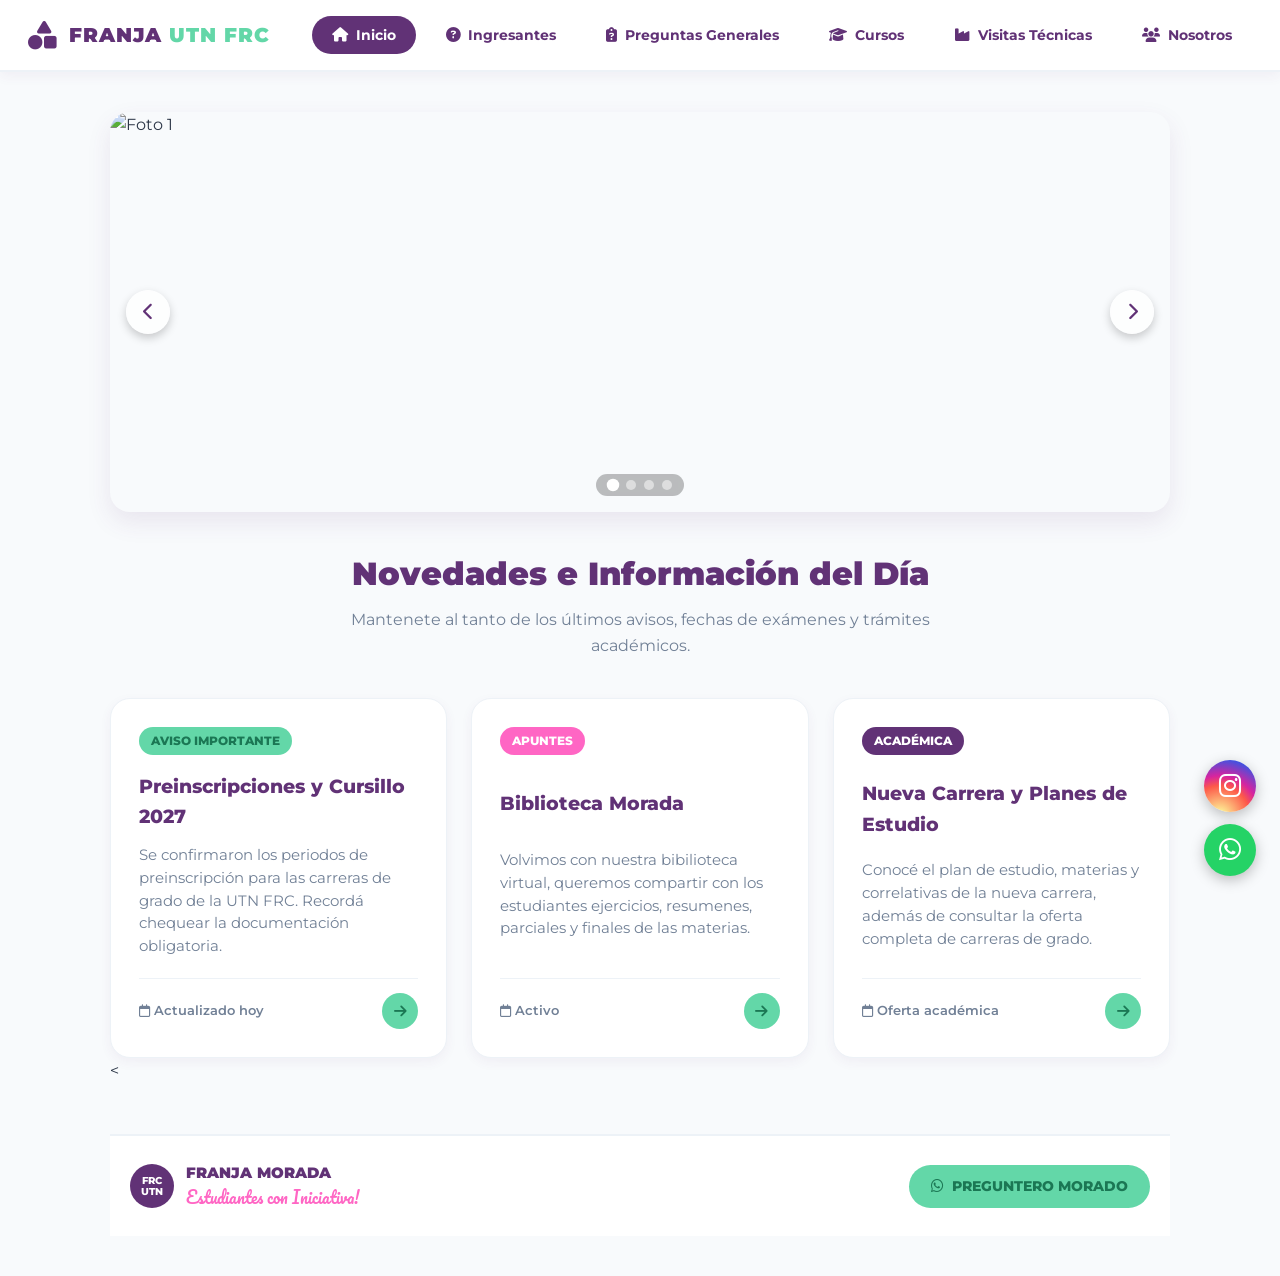
==== commit 6f7cb00c: "Update index.html" ====
--- a/index.html
+++ b/index.html
@@ -84,7 +84,7 @@
           <p>Se confirmaron los periodos de preinscripción para las carreras de grado de la UTN FRC. Recordá chequear la documentación obligatoria.</p>
           <div class="card-footer">
             <span class="date"><i class="fa-regular fa-calendar"></i> Actualizado hoy</span>
-            <a href="#" class="btn-read"><i class="fa-solid fa-arrow-right"></i></a>
+            <a href="ingresantes.html" class="btn-read"><i class="fa-solid fa-arrow-right"></i></a>
           </div>
         </article>
 
@@ -101,12 +101,12 @@
 
         <!-- Noticia / Aviso 3 -->
         <article class="news-card">
-          <div class="card-tag tag-purple">Trámites</div>
-          <h3>Trámite de Boleto Educativo</h3>
-          <p>Segui los pasos para gestionar a través de autogestión el boleto educativo y acceder a los beneficios universitarios.</p>
+          <div class="card-tag tag-purple">Académica</div>
+          <h3>Nueva Carrera y Planes de Estudio</h3>
+          <p>Conocé el plan de estudio, materias y correlativas de la nueva carrera, además de consultar la oferta completa de carreras de grado.</p>
           <div class="card-footer">
-            <span class="date"><i class="fa-regular fa-calendar"></i> Trámite permanente</span>
-            <a href="boleto.html" class="btn-read"><i class="fa-solid fa-arrow-right"></i></a>
+            <span class="date"><i class="fa-regular fa-calendar"></i> Oferta académica</span>
+            <a href="ingenierias.html" class="btn-read"><i class="fa-solid fa-arrow-right"></i></a>
           </div>
         </article>
       </div>
@@ -499,7 +499,7 @@
               <!-- Espacio para las 2 imágenes -->
               <div class="faq-image-container" style="display: flex; flex-direction: column; gap: 16px; margin: 20px 0;">
                 <div>
-                  <img src="COLOCA_AQUI_LINK_IMAGEN_1" alt="Paso a paso en Autogestión 4" class="faq-guide-img">
+                  <img src="https://lh3.googleusercontent.com/d/1PgMsXzKhwl-IAL7IPZqpw1q9z-SueFgS0" alt="Paso a paso en Autogestión 4" class="faq-guide-img">
                   <span class="img-caption">Paso a paso en Autogestión 4: Trámites > Turno Presentación Documentación</span>
                 </div>
 
@@ -1385,7 +1385,7 @@
         <!-- Visita 7: CNH Industrial -->
         <article class="visit-card">
           <div class="visit-image-wrapper">
-            <img src="https://images.unsplash.com/photo-1581092160607-ee22621dd758?w=600&auto=format&fit=crop&q=80" alt="CNH Industrial" class="visit-img">
+            <img src="https://lh3.googleusercontent.com/d/1lFMSfU8ApKsoEuN9LAxmrs9avcQQj7Wu" alt="CNH Industrial" class="visit-img">
             <span class="visit-badge">Metalmecánica</span>
           </div>
           <div class="visit-content">
